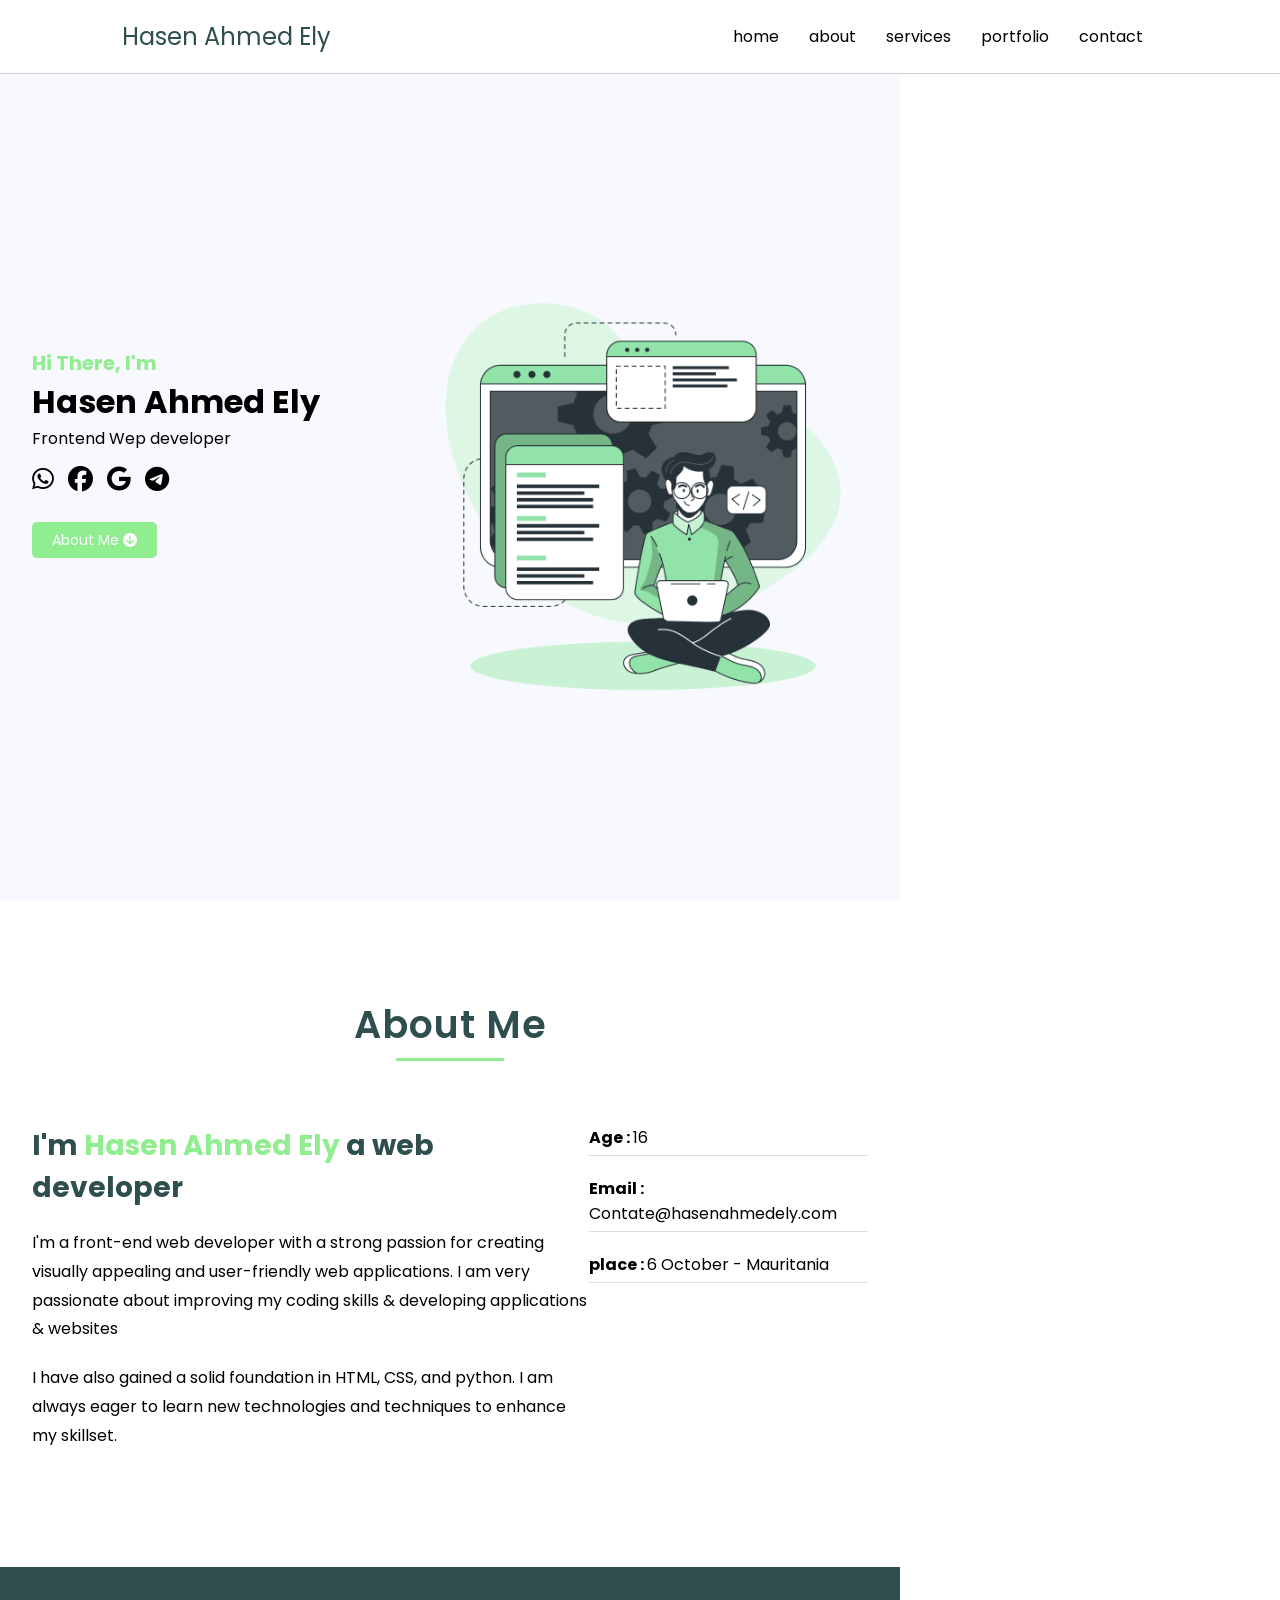
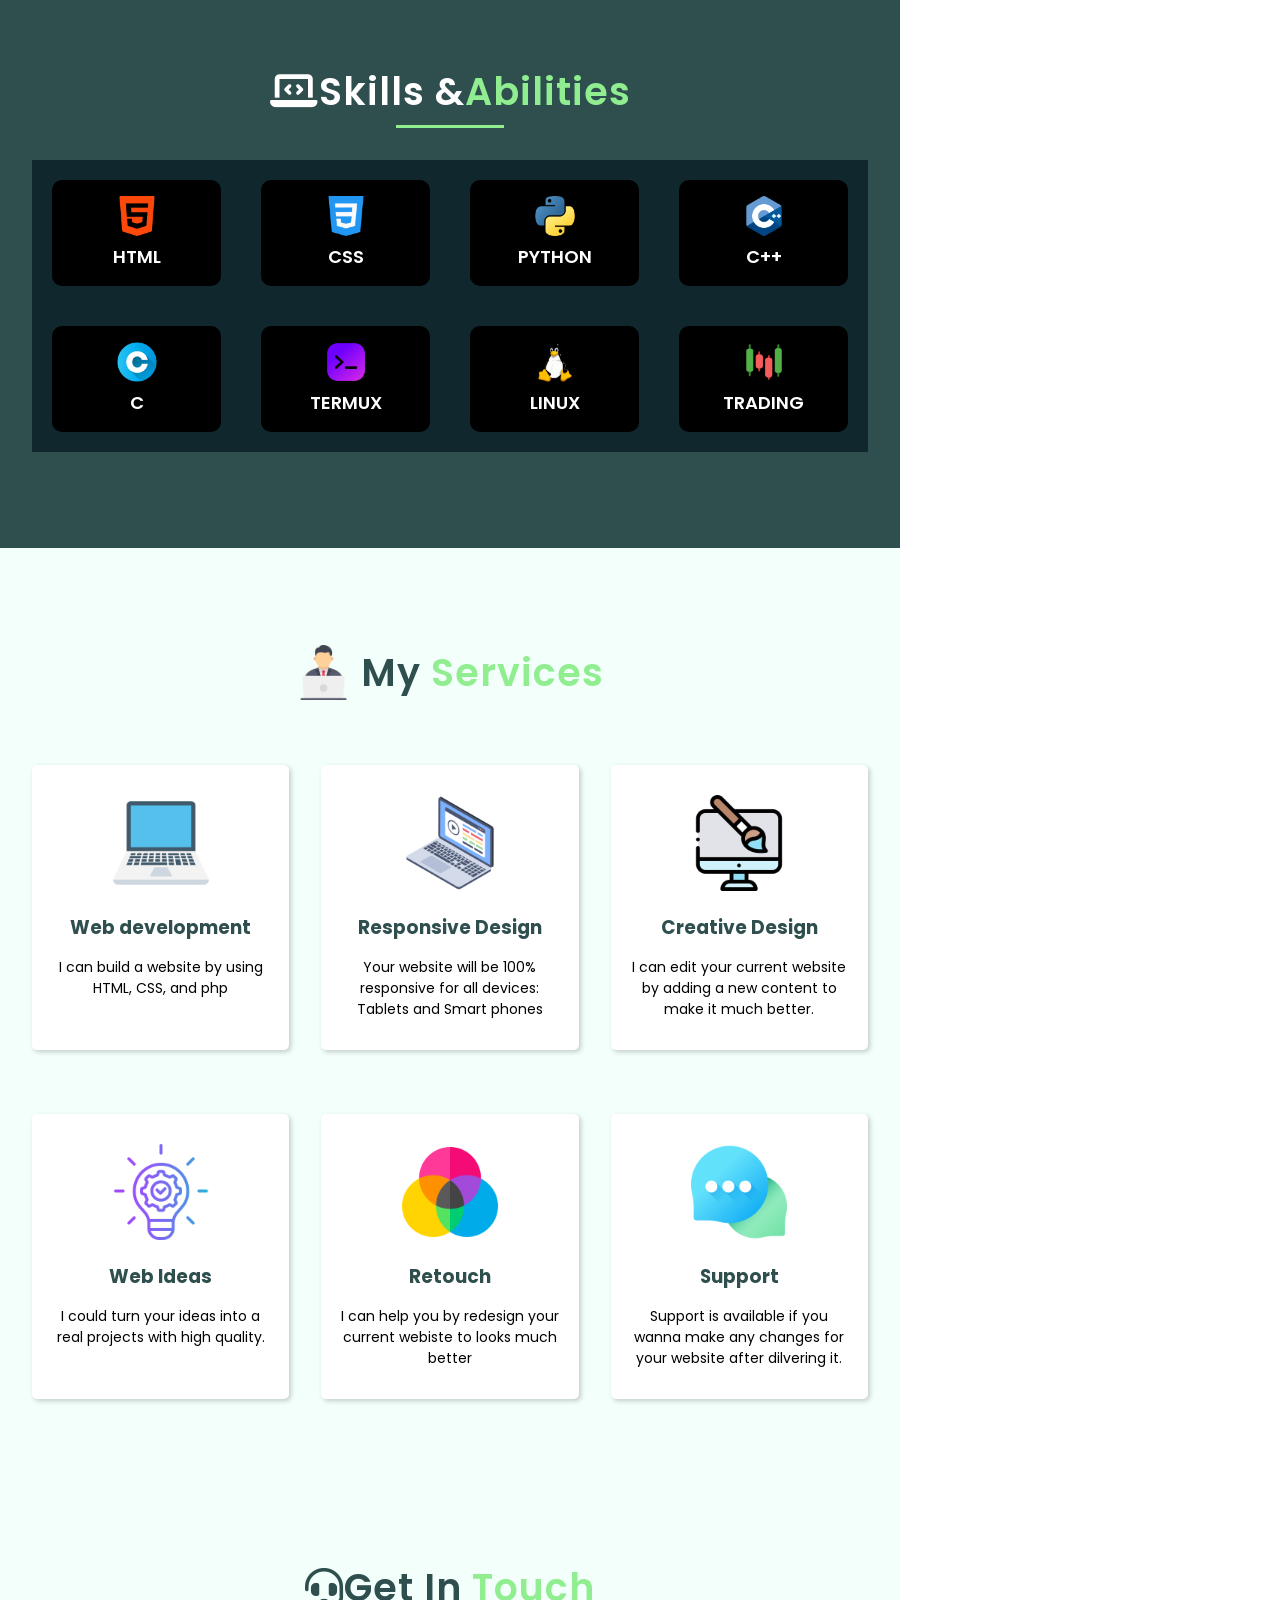
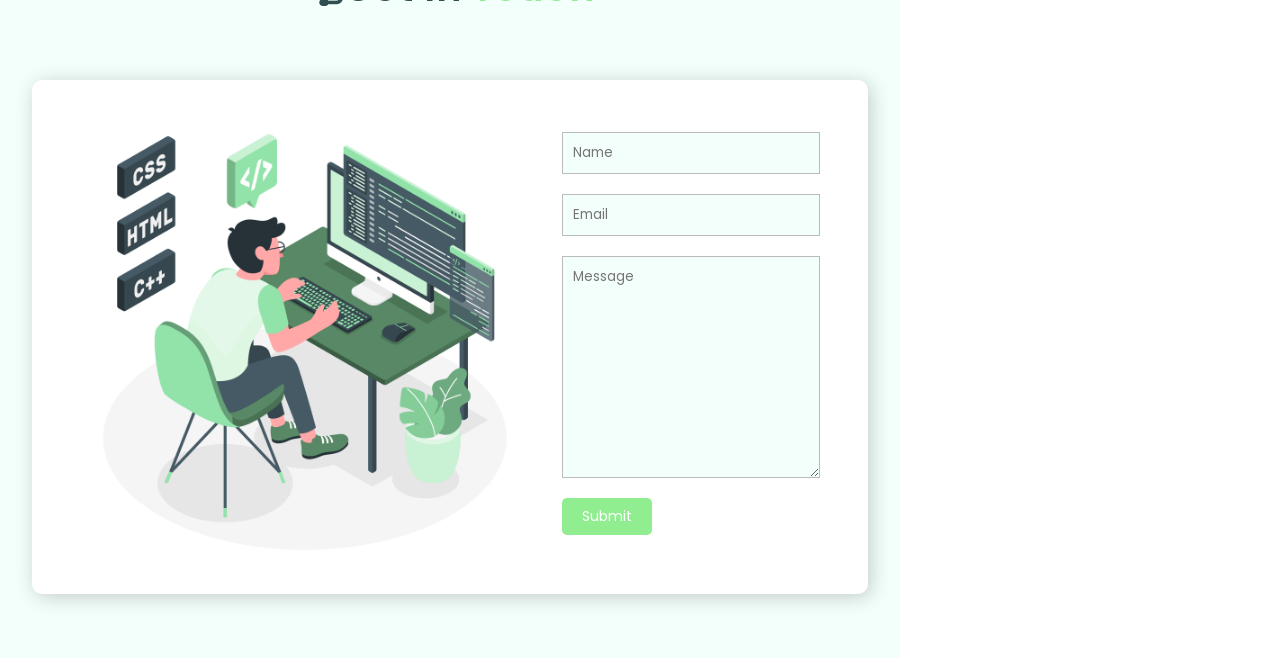
==== index.html @ c883219b "Add files via upload Signed-off-by: hasenahmedaly <153665059+hasenahmedaly@users.noreply.github.com>" ====
<!DOCTYPE html>
<html lang="en">
<head>
  <meta charset="UTF-8">
  <meta http-equiv="X-UA-Compatible" content="IE=Edge">
  <meta name="viewport" content="width=device-width, initial-scale=1">

  <title>portfolio-hasen-ahmed-ely</title>
  <meta name="description" content="You can request any service from website interface design, website design and programming, and you can request programming of any application, whether Android, iPhone, or both, at very symbolic prices, and any other service related to cyber security.">
  <meta name="keywords" content="hasen ahmed ely","hasen ahmed ","hasen","ahmed ely","Hasen Ahmed","Hasen Ahmed Ely","portfolio hasen ahmed ely","portfolio Hasen Ahmed Ely","الملف شخصى لى حسن أحمد لعلى","حسن أحمد لعلى","حسن احمد","حسن محمد هداد ","حسن محمد","ملف شخصى لى حسن","ملف شخصى لى حسن محمد","programming","html","css","Javascript","python","frontend","backend","Website programming">
  <link rel="icon" href="icon/icon.png">
  <link rel="stylesheet" href="style.css">
  <link rel="stylesheet" href="https://cdnjs.cloudflare.com/ajax/libs/font-awesome/6.7.1/css/all.min.css">
</head>

<body>
  <!-- Start Home -->
  <header class="home">
    <div class="navbar">
      <nav>
        <a href="#home" id="logo" class="logo">Hasen Ahmed Ely</a>
      
          <ul>
            <li><a href="#home">home</a></li>
            <li><a href="#about">about</a></li>
            <li><a href="#services">services</a></li>
            <li><a href="#portfolio">portfolio</a></li>
            <li><a href="#contact">contact</a></li>
         
          </ul>
      </nav>
    </div>
    <div class="header-content" id="home">
      <div class="header-text">
        <p><span class="text-primary">Hi There, I'm</span></p>
        <h1>Hasen Ahmed Ely</h1>
        <p class="title">Frontend Wep developer</p>
        <div class="social">
          <a href="https://wa.me/22233233800" target="_blank"><i class="fa-brands fa-whatsapp"></i></a>
          <a href="https://www.facebook.com/share/18LPpL8HtF/?mibextid=qi2Omg" target="_blank"><i class="fa-brands fa-facebook"></i></a>
          <a href="hasenahmedaly@gmail.com" target="_blank"><i class="fa-brands fa-google"></i></a>
          <a href="https://t.me/lltml" target="_blank"><i class="fa-brands fa-telegram"></i></a>
        </div>
        <a href="#about" class="btn-primary">About Me <i class="fa-solid fa-circle-arrow-down"></i></a>
      </div>
      <img src="Developer activity-bro.png" alt="Hasen Ahmed Ely">
    </div>
  </header>
  <!-- End Home-->

  <main>
  <!-- Satart About -->
    <section id="about" class="about">
      <div class="container">
        <h2>About Me</h2>
        <hr>
        <div class="about-content">
          <div class="col-1">
            <h3>I'm <span  class="text-primary">Hasen Ahmed Ely</span> a web developer</h3>
           <p>I'm a front-end web developer with a strong passion for creating visually appealing and user-friendly web applications. I am very passionate about improving my coding skills & developing applications & websites </p>
           <p>I have also gained a solid foundation in HTML, CSS, and python. I am always eager to learn new technologies and techniques to enhance my skillset.</p>
          </div>
          <div class="col-2">
           <p><b>Age : </b> 16</p>
           <p><b>Email : </b> Contate@hasenahmedely.com</p>
           <p><b>place : </b> 6 October - Mauritania</p>
          </div>
        </div>
      </div>
    </section>
    <!--End About-->
    <!--Skills Start-->
    <section id="skills" class="skills">
      <div class="container">
        <h2>
          <i class="fa-solid fa-laptop-code"></i>Skills &amp;<span class="text-primary">Abilities</span>
        </h2>
        <hr>
        <div class="skills-content">
          <div class="row">
            <div class="item">
              <img src="html.png" alt="HTML">
              <p>HTML</p>
            </div>
             <div class="item">
               <img src="css.png" alt="CSS">
               <p>CSS</p>
             </div>
              <div class="item">
                <img src="python.png" alt="PYTHON">
                <p>PYTHON</p>
              </div>
               <div class="item">
                 <img src="cpp.png" alt="c++">
                 <p>C++</p>
               </div>
             <div class="item">
              <img src="c.png" alt="C">
              <p>C</p>
            </div>
             <div class="item">
              <img src="terminal.png" alt="termux">
              <p>TERMUX</p>
            </div>
             <div class="item">
              <img src="linux.png" alt="linux">
              <p>LINUX</p>
            </div>
             <div class="item">
              <img src="trading .png" alt="TRADING">
              <p>TRADING</p>
            </div>
          </div>
        </div>
      </div>
      
      </section>
    <!--Skills End-->
    <!--Services Start-->
    <section id="services" class="services">
      <div class="container">
        <div class="heading">
          <img src="services.png" alt="services">
          <h2>My <span class="text-primary">Services</span></h2>
        </div>
        <div class="row">
          <div class="item">
            <img src="laptop.png" alt="WEB DEVELOPMENT">
            <h3>Web development</h3>
            <p>I can build a website by using HTML, CSS, and php</p>
          </div> 
          <div class="item">
            <img src="video-lesson.png" alt="Responsive Design">
            <h3>Responsive Design</h3>
            <p>Your website will be 100% responsive for all devices: Tablets and Smart phones</p>
          </div> 
          <div class="item">
            <img src="digital-art.png" alt="Creative Design">
            <h3>Creative Design</h3>
            <p>I can edit your current website by adding a new content to make it much better.</p>
          </div>
          <div class="item">
            <img src="creative-idea.png" alt="Web Ideas">
            <h3>Web Ideas</h3>
            <p>I could turn your ideas into a real projects with high quality.</p>
          </div>
          <div class="item">
            <img src="palette.png" alt="Retouch">
            <h3>Retouch</h3>
            <p>I can help you by redesign your current webiste to looks much better</p>
          </div>
          <div class="item">
            <img src="chat.png" alt="Support">
            <h3>Support</h3>
            <p>Support is available if you wanna make any changes for your website after dilvering it.</p>
          </div>
        </div>
      </div>
    </section>
    <!--Services End-->
    <!--Portfolio Start-->
    
    <!--Portfolio End-->
    <!--Contact Start-->
    <section id="contact" class="contact">
      <div class="container">
        <h2><i class="fa-solid fa-headset"></i>Get In <span class="text-primary">Touch</span></h2>
        <div class="row">
          <img src="contact.png" alt="Get In Touch">
          <form action="https://formsubmit.co/hasenahmedaly@gmail.com" method="POST">
            <input type="text" name="Name" id="Name" placeholder="Name" class="Name" required>
            <input type="email" name="Email" id="Email" placeholder="Email" class="Email" required>
            <textarea name="Message" id="Message" cols="30" rows="10" placeholder="Message" class="Message"></textarea>
            <button type="submit" class="btn-primary">Submit</button>
          </form>
        </div>
      </div>
    </section>
    <!--Contact End-->
  </main>
</body>
</html>
---- style.css ----
@import url('https://fonts.googleapis.com/css2?family=Poppins:ital,wght@0,300;1,300&display=swap');

*{
  margin: 0;
  padding: 0;
  box-sizing: border-box;
  font-family: "Poppins", serif;
}

:root{
  --primary-color: darkslategrey
  --secondary-color: lightgreen
  --gray: gray
  --bg-primary: ghostwhite
}


ul{
  list-style: none;
}

a{
  text-decoration: none;
}

/* Utility Classes */
.container{
  max-width: 1100px;
  padding: 0 2rem;
  margin: auto;
  
}

.text-primary{
  color: lightgreen
}

.btn-primary{
  background-color: lightgreen}
.btn-primary{
  color: white;
  padding: 8px 20px;
  font-size: 14px;
  border-radius: 5px;
  border: none;
  cursor: pointer;
  transition: all 0.3s ease;
}
.btn-primary:hover{
  background-color: seagreen;
}
/* Header Start */
header{
  background-color: ghostwhite
}
header{
  height: 100vh;
  width: 100vh;
}

header .navbar{
  background-color: white;
  border-bottom: 1px solid #ccc;
  position: fixed;
  width: 100%;
  
}
header .navbar nav{
  display: flex;
  justify-content: space-between;
  align-items: center;
  max-width: 1100px;
  margin: auto;
  padding: 1.2rem 2rem;
}

.logo{
  font-size: 24px;
  font-weight: 1000px;
  
}
.logo{
  color: darkslategrey;
}
header .navbar nav ul{
  display: flex;
  justify-content: center;
  align-items: center;
}
header .navbar nav ul li a{
  margin: 0 15px;
  color: var(--primary-color);
}

header .header-content{
  display: grid;
  grid-template-columns: 1.5fr 1fr;
  align-items: center;
  padding: 5rem 2rem 0;
  max-width: 1100px;
  height: 100%;
  margin: auto;
}

header .header-content .header-text{
  margin-bottom: 5rem;
} 

.header-content p span{
  font-size: 20px;
  font-weight: 700;
}

header-content h1{
  font-size: 60px;
  color: var(--primary-color)
}
header-content h1{
  text-shadow: 3px 3px 3px rgba(0, 0, 0, 0.2)
}

header-content title{
  font-size: 25px;
  color: var(--primary-color);
  margin: 10px 0;
  font-weight: 500;
}

.header-content .social{
  margin: 1rem 0 2rem;
}

.header-content .social a i {
  font-size: 25px;
  padding: px;
  color: #000;
  border-radius: 50%;
  margin-right: 10px;
  transition:all 0.4s ease;
}
.header-content .social a i:hover{
  transform: scale(0.85);
}
.header-content img{
  max-width: 450px;
}
  
  

/* Header End */
/* About Start */
.about , .skills , .services{
  padding: 6rem 0;
}

.about h2 , .skills h2 , .services h2,.contact h2{
  text-align: center;
  font-size: 38px;
  font-weight: 600;
  color: darkslategrey;
  letter-spacing: 1px;
}

.about hr , .skills hr ,.services hr{
  width: 108px;
  height: 3px;
  color: lightgreen ;
  border: none;
  background-color: lightgreen;
  margin: 5px auto 0;
}
.about{
  width: 100vh;
}
.about .about-content {
  margin-top: 4rem;
  display: grid;
  grid-template-columns: 2fr 1fr;
}

.about .about-content .col-1 h3{
  font-size: 28px;
  margin-bottom: 20px;
  color: darkslategrey
  
}
.about .about-content .col-1 p{
  margin-bottom: 20px;
  line-height: 1.8;
}

.about .about-content .col-2 p{
  margin-bottom: 20px;
  padding-bottom: 5px;
  border-bottom: 1px solid #ddd;
}
/* About End */
/* Skills Start */

.skills{
  background-color: darkslategrey;
  width: 100vh;
}

.skills h2{
  color: white;
  font-family: "Poppins", serif;
}

.skills .skills-content {
  margin-top: 2rem;
  background-color: #0f272d;
}
.skills .skills-content .row{
  display: grid;
  grid-template-columns : repeat(4, 1fr);
  align-items: center;
  text-align: center;
}
.skills .row img{
  max-width: 40px;
}

.skills .skills-content .row .item{
  color: #fff;
  background-color: #000;
  margin: 20px;
  padding: 1rem;
  border-radius: 10px;
  font-size: 18px;
  font-weight: 600;
  transition: all 0.3s ease;
}

.skills .skills-content .row .item:hover{
  box-shadow: 10px 10px 10px #00f4ab0c;
}
/* Skills End */
/* Services Start */

.services{
  width: 100vh;
}
.services , .contact{
  background: #00f4ab0c ;
}

.services .heading{
  display: flex;
  justify-content: center;
  align-items: center;
}

.services .heading img{
  width: 55px;
  margin-right: 10px;
}

.services .row{
  margin-top: 4rem;
  text-align: center;
  display: grid;
  column-gap: 2rem;
  row-gap: 4rem;
  grid-template-columns: repeat(3, 1fr)
}
  
  

.services .row .item{
  background-color: #fff;
  padding:30px 15px;
  box-shadow: 2px 2px 5px rgba(0, 0, 0, 0.2);
  border-radius: 5px;
  transition: all 0.3s ease;
}

.services .row .item:hover{
  transform: scale(1.04)
}

.services .row .item img{
  max-height: 8rem;
  max-width: 6rem;
}
.services .row .item h3{
  margin: 15px 0;
  color: darkslategrey;
}

.services .row .item p{
  font-size: 14px;
  
}
/* Services End */
/* Contact Start */
.contact{
  padding: 4rem 0;
  width: 100vh;
}

.contact .row{
  margin-top: 4rem;
  background-color: #fff;
  padding: 2rem 3rem;
  border-radius: 10px;
  box-shadow: 3px 3px 20px rgba(0, 0, 0, 0.2);
  display: grid;
  column-gap: 2rem;
  grid-template-columns: repeat(2, 1fr);
  
}

.contact .row img{
  max-width: 450px;
}

.contact .row input, .contact .row textarea{
  display: block;
  background-color: #00f4ab0c;
  width: 100%;
  margin:20px 0;
  padding:10px;
  outline: none;
  border: 1px solid #bbb;
}
/* Contact End */
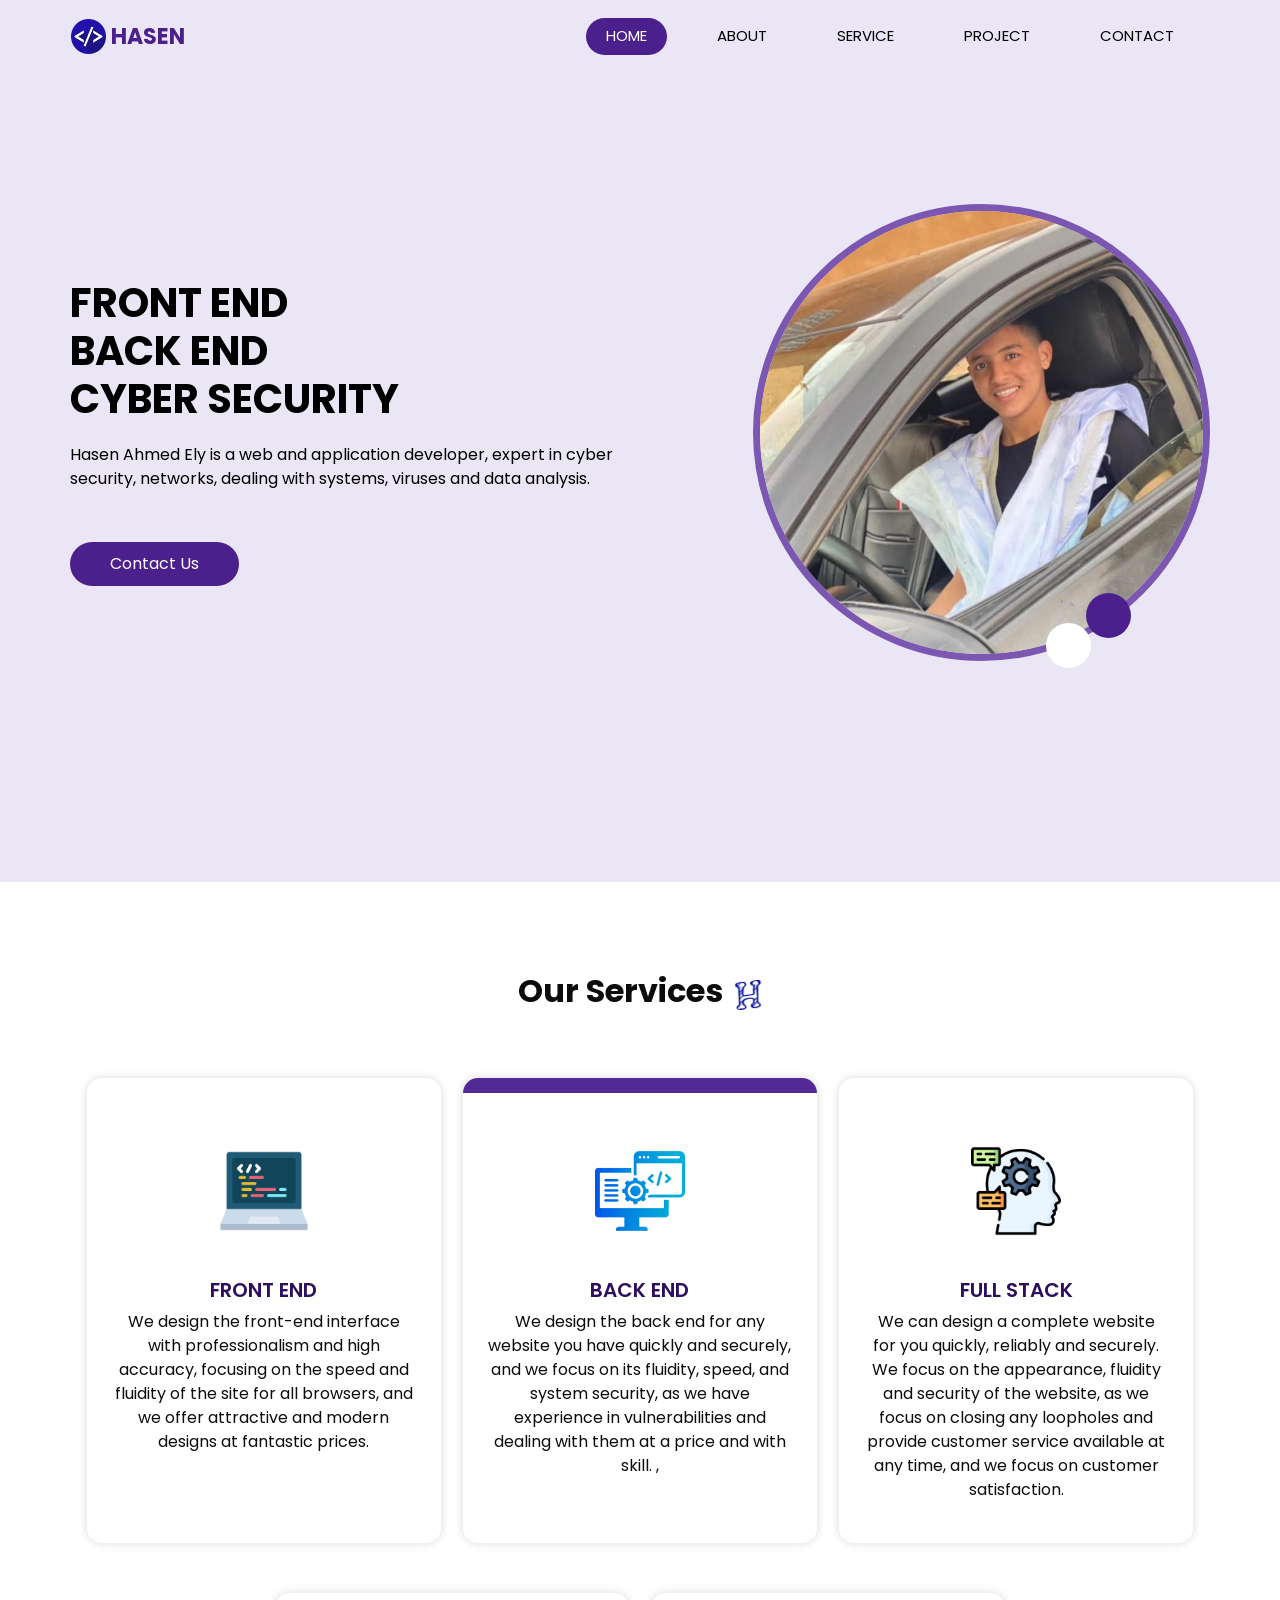
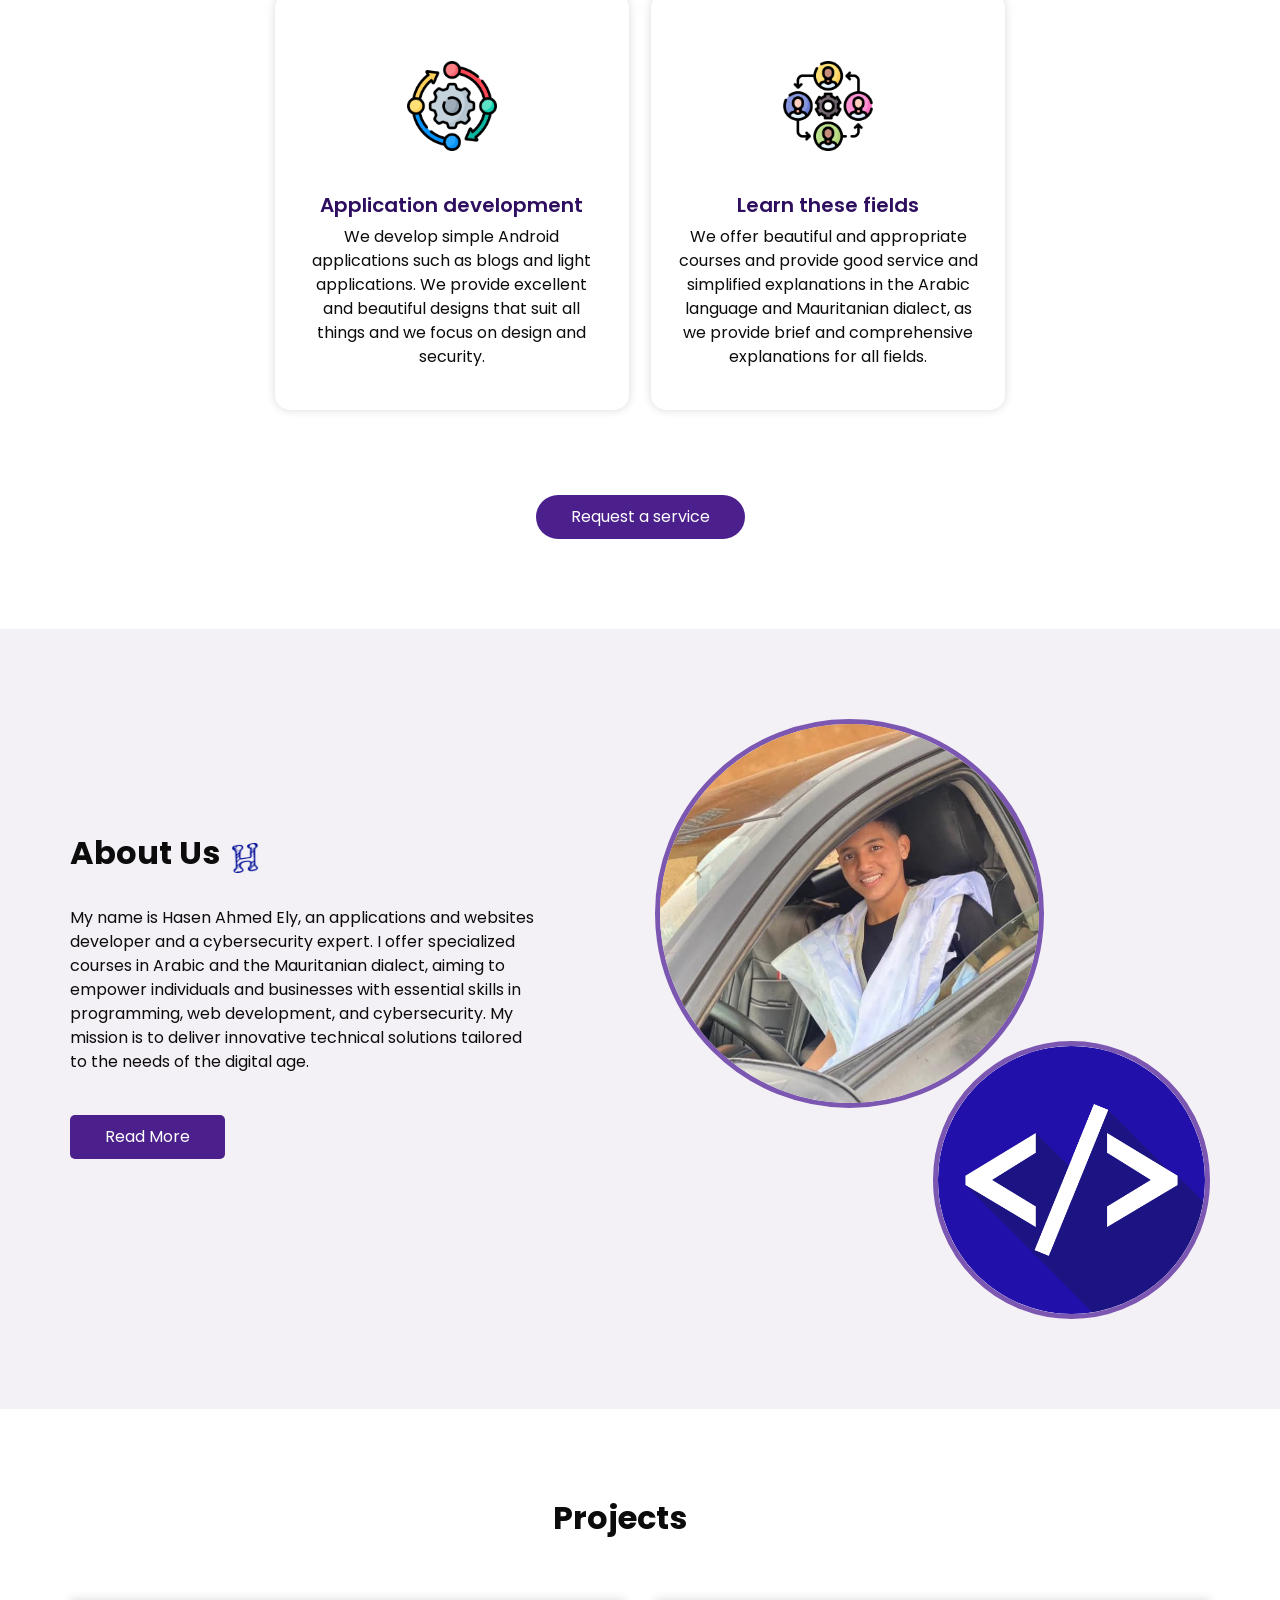
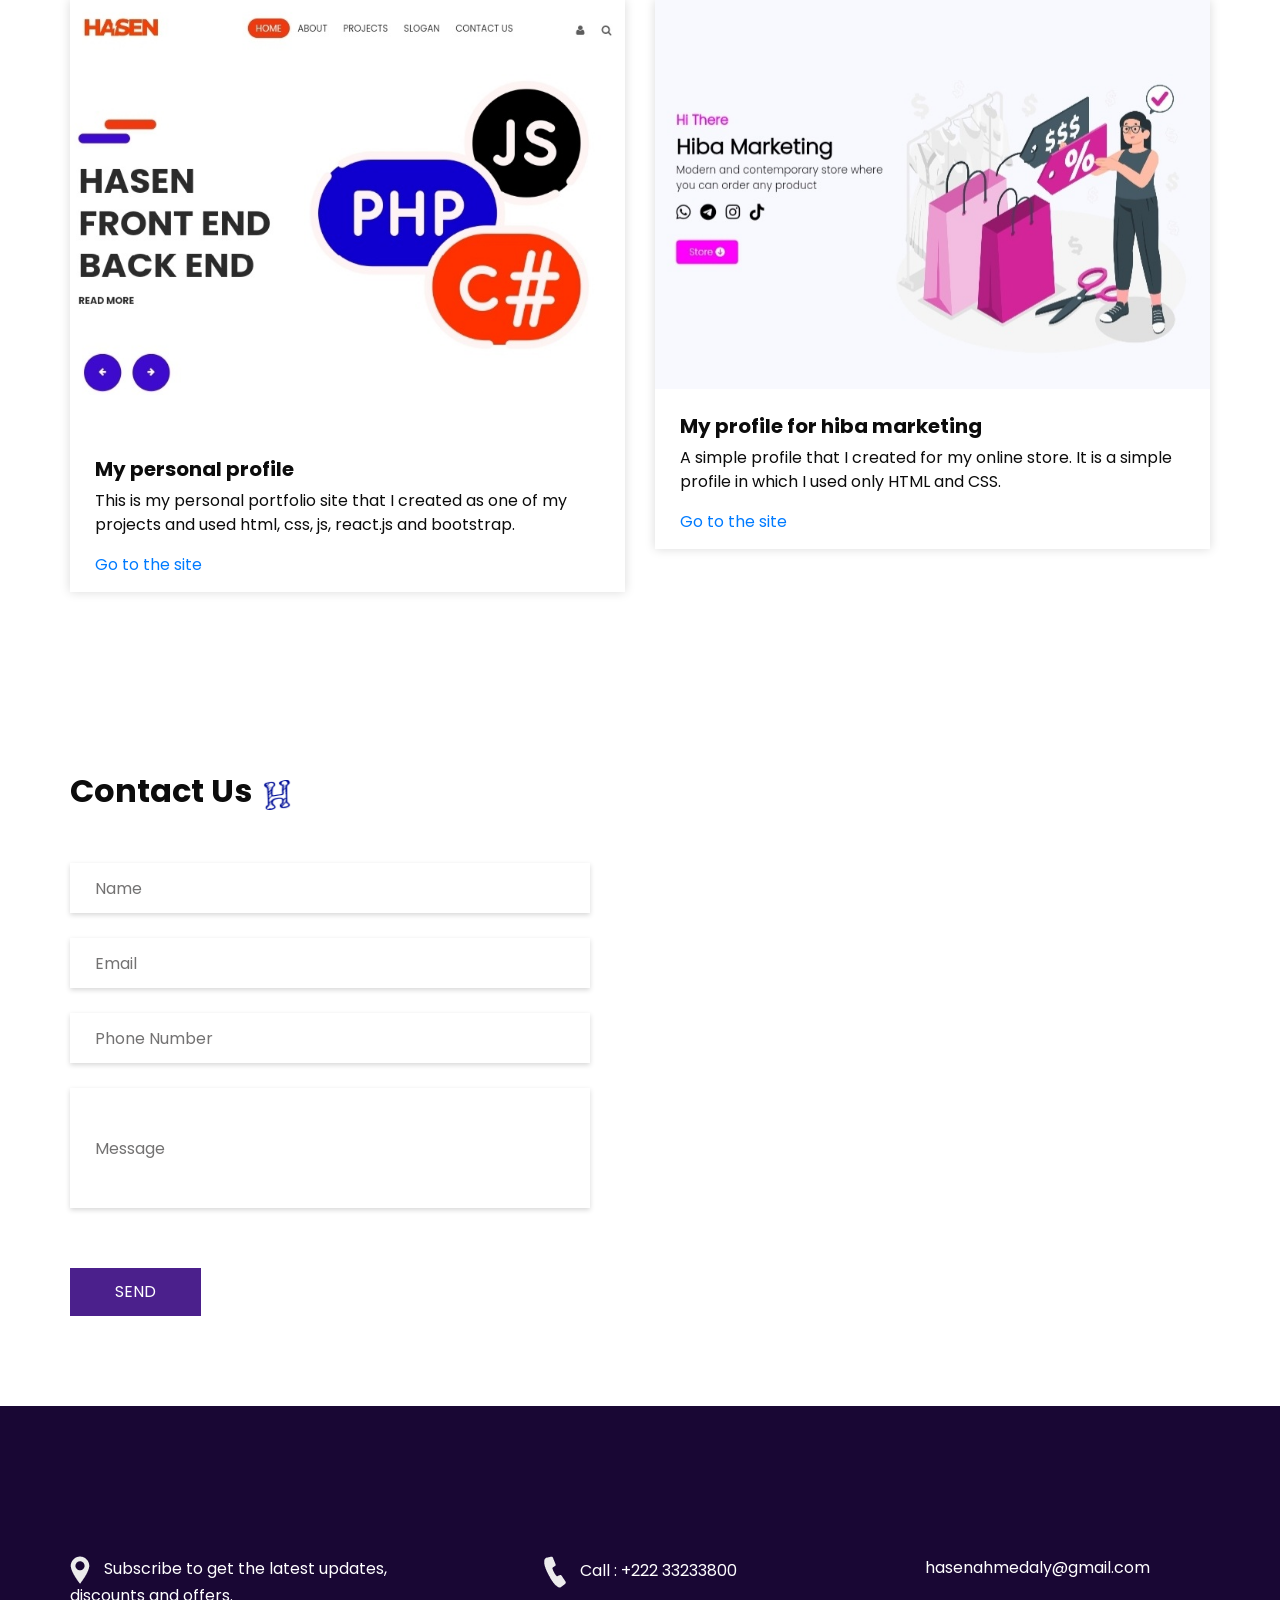
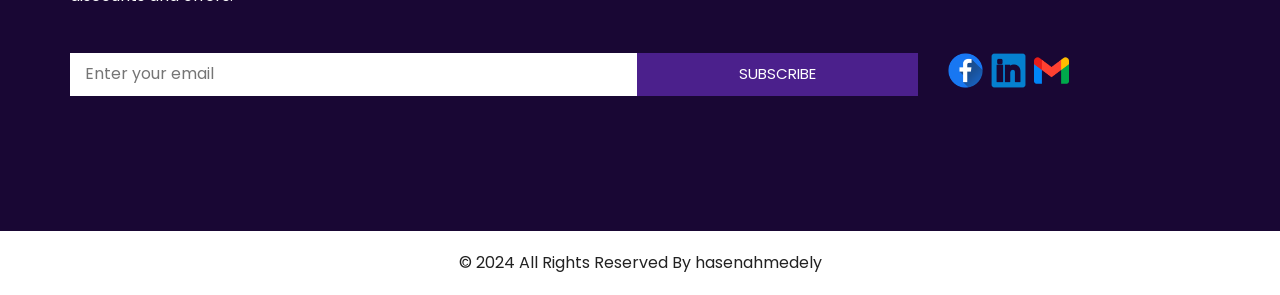
==== commit d5fb415e: "Add files via upload" ====
--- a/index.html
+++ b/index.html
@@ -1,182 +1,452 @@
-<!DOCTYPE html>
-<html lang="en">
-<head>
-  <meta charset="UTF-8">
-  <meta http-equiv="X-UA-Compatible" content="IE=Edge">
-  <meta name="viewport" content="width=device-width, initial-scale=1">
-
-  <title>portfolio-hasen-ahmed-ely</title>
-  <meta name="description" content="You can request any service from website interface design, website design and programming, and you can request programming of any application, whether Android, iPhone, or both, at very symbolic prices, and any other service related to cyber security.">
-  <meta name="keywords" content="hasen ahmed ely","hasen ahmed ","hasen","ahmed ely","Hasen Ahmed","Hasen Ahmed Ely","portfolio hasen ahmed ely","portfolio Hasen Ahmed Ely","الملف شخصى لى حسن أحمد لعلى","حسن أحمد لعلى","حسن احمد","حسن محمد هداد ","حسن محمد","ملف شخصى لى حسن","ملف شخصى لى حسن محمد","programming","html","css","Javascript","python","frontend","backend","Website programming">
-  <link rel="icon" href="icon/icon.png">
-  <link rel="stylesheet" href="style.css">
-  <link rel="stylesheet" href="https://cdnjs.cloudflare.com/ajax/libs/font-awesome/6.7.1/css/all.min.css">
-</head>
-
-<body>
-  <!-- Start Home -->
-  <header class="home">
-    <div class="navbar">
-      <nav>
-        <a href="#home" id="logo" class="logo">Hasen Ahmed Ely</a>
-      
-          <ul>
-            <li><a href="#home">home</a></li>
-            <li><a href="#about">about</a></li>
-            <li><a href="#services">services</a></li>
-            <li><a href="#portfolio">portfolio</a></li>
-            <li><a href="#contact">contact</a></li>
-         
-          </ul>
-      </nav>
-    </div>
-    <div class="header-content" id="home">
-      <div class="header-text">
-        <p><span class="text-primary">Hi There, I'm</span></p>
-        <h1>Hasen Ahmed Ely</h1>
-        <p class="title">Frontend Wep developer</p>
-        <div class="social">
-          <a href="https://wa.me/22233233800" target="_blank"><i class="fa-brands fa-whatsapp"></i></a>
-          <a href="https://www.facebook.com/share/18LPpL8HtF/?mibextid=qi2Omg" target="_blank"><i class="fa-brands fa-facebook"></i></a>
-          <a href="hasenahmedaly@gmail.com" target="_blank"><i class="fa-brands fa-google"></i></a>
-          <a href="https://t.me/lltml" target="_blank"><i class="fa-brands fa-telegram"></i></a>
-        </div>
-        <a href="#about" class="btn-primary">About Me <i class="fa-solid fa-circle-arrow-down"></i></a>
-      </div>
-      <img src="Developer activity-bro.png" alt="Hasen Ahmed Ely">
-    </div>
-  </header>
-  <!-- End Home-->
-
-  <main>
-  <!-- Satart About -->
-    <section id="about" class="about">
-      <div class="container">
-        <h2>About Me</h2>
-        <hr>
-        <div class="about-content">
-          <div class="col-1">
-            <h3>I'm <span  class="text-primary">Hasen Ahmed Ely</span> a web developer</h3>
-           <p>I'm a front-end web developer with a strong passion for creating visually appealing and user-friendly web applications. I am very passionate about improving my coding skills & developing applications & websites </p>
-           <p>I have also gained a solid foundation in HTML, CSS, and python. I am always eager to learn new technologies and techniques to enhance my skillset.</p>
-          </div>
-          <div class="col-2">
-           <p><b>Age : </b> 16</p>
-           <p><b>Email : </b> Contate@hasenahmedely.com</p>
-           <p><b>place : </b> 6 October - Mauritania</p>
-          </div>
-        </div>
-      </div>
-    </section>
-    <!--End About-->
-    <!--Skills Start-->
-    <section id="skills" class="skills">
-      <div class="container">
-        <h2>
-          <i class="fa-solid fa-laptop-code"></i>Skills &amp;<span class="text-primary">Abilities</span>
-        </h2>
-        <hr>
-        <div class="skills-content">
-          <div class="row">
-            <div class="item">
-              <img src="html.png" alt="HTML">
-              <p>HTML</p>
-            </div>
-             <div class="item">
-               <img src="css.png" alt="CSS">
-               <p>CSS</p>
-             </div>
-              <div class="item">
-                <img src="python.png" alt="PYTHON">
-                <p>PYTHON</p>
-              </div>
-               <div class="item">
-                 <img src="cpp.png" alt="c++">
-                 <p>C++</p>
-               </div>
-             <div class="item">
-              <img src="c.png" alt="C">
-              <p>C</p>
-            </div>
-             <div class="item">
-              <img src="terminal.png" alt="termux">
-              <p>TERMUX</p>
-            </div>
-             <div class="item">
-              <img src="linux.png" alt="linux">
-              <p>LINUX</p>
-            </div>
-             <div class="item">
-              <img src="trading .png" alt="TRADING">
-              <p>TRADING</p>
-            </div>
-          </div>
-        </div>
-      </div>
-      
-      </section>
-    <!--Skills End-->
-    <!--Services Start-->
-    <section id="services" class="services">
-      <div class="container">
-        <div class="heading">
-          <img src="services.png" alt="services">
-          <h2>My <span class="text-primary">Services</span></h2>
-        </div>
-        <div class="row">
-          <div class="item">
-            <img src="laptop.png" alt="WEB DEVELOPMENT">
-            <h3>Web development</h3>
-            <p>I can build a website by using HTML, CSS, and php</p>
-          </div> 
-          <div class="item">
-            <img src="video-lesson.png" alt="Responsive Design">
-            <h3>Responsive Design</h3>
-            <p>Your website will be 100% responsive for all devices: Tablets and Smart phones</p>
-          </div> 
-          <div class="item">
-            <img src="digital-art.png" alt="Creative Design">
-            <h3>Creative Design</h3>
-            <p>I can edit your current website by adding a new content to make it much better.</p>
-          </div>
-          <div class="item">
-            <img src="creative-idea.png" alt="Web Ideas">
-            <h3>Web Ideas</h3>
-            <p>I could turn your ideas into a real projects with high quality.</p>
-          </div>
-          <div class="item">
-            <img src="palette.png" alt="Retouch">
-            <h3>Retouch</h3>
-            <p>I can help you by redesign your current webiste to looks much better</p>
-          </div>
-          <div class="item">
-            <img src="chat.png" alt="Support">
-            <h3>Support</h3>
-            <p>Support is available if you wanna make any changes for your website after dilvering it.</p>
-          </div>
-        </div>
-      </div>
-    </section>
-    <!--Services End-->
-    <!--Portfolio Start-->
-    
-    <!--Portfolio End-->
-    <!--Contact Start-->
-    <section id="contact" class="contact">
-      <div class="container">
-        <h2><i class="fa-solid fa-headset"></i>Get In <span class="text-primary">Touch</span></h2>
-        <div class="row">
-          <img src="contact.png" alt="Get In Touch">
-          <form action="https://formsubmit.co/hasenahmedaly@gmail.com" method="POST">
-            <input type="text" name="Name" id="Name" placeholder="Name" class="Name" required>
-            <input type="email" name="Email" id="Email" placeholder="Email" class="Email" required>
-            <textarea name="Message" id="Message" cols="30" rows="10" placeholder="Message" class="Message"></textarea>
-            <button type="submit" class="btn-primary">Submit</button>
-          </form>
-        </div>
-      </div>
-    </section>
-    <!--Contact End-->
-  </main>
-</body>
+<!DOCTYPE html>
+<html>
+
+<head>
+  <!-- Basic -->
+  <meta charset="utf-8" />
+  <meta http-equiv="X-UA-Compatible" content="IE=edge" />
+  <!-- Mobile Metas -->
+  <meta name="viewport" content="width=device-width, initial-scale=1, shrink-to-fit=no" />
+  <!-- Site Metas -->
+  <meta name="keywords" content="حسن أحمد لعلي, Hasen Ahmed Ely, مبرمج مواقع, مطور تطبيقات, خبير أمن سيبراني, أصغر مبرمج موريتاني, أصغر هكر موريتاني, HTML, CSS, JavaScript, Python, React, PHP, C, Cybersecurity Expert, Ethical Hacker, Website Developer, Application Developer, أمن سيبراني, اختراق أخلاقي, تطوير المواقع, تطوير التطبيقات, حلول أمن المعلومات, Android Development, Web Development, Security Solutions, Penetration Testing, Data Protection, موريتانيا, مبرمج عربي, خبير تقني, تطوير الأنظمة, حماية البيانات, Cybersecurity Solutions, Ethical Hacking, Cloud Security, Network Security, Digital Forensics, Artificial Intelligence, Machine Learning, Software Development, Full Stack Developer, Frontend Developer, Backend Developer, حماية المواقع, الأمن السيبراني, مبرمج مبتدئ, الهكر الأخلاقي, الشغف بالتقنية, التطوير البرمجي.">
+  <meta name="description" content="Hasen Ahmed Ely, a web and applications developer and cybersecurity expert from Mauritania. Specializing in programming and cybersecurity, offering high-quality services and training courses at affordable prices. حسن أحمد علي، مطور مواقع وتطبيقات وخبير في الأمن السيبراني من موريتانيا. متخصص في البرمجة وأمن المعلومات، يقدم خدمات ودورات تدريبية بجودة عالية وأسعار تناسب الجميع.">
+  <meta name="author" content="" />
+  <meta name="keywords" content="Hasen Ahmed Ely, حسن أحمد العلي, web development, application development, cybersecurity, programming, training courses, Arabic programming courses, Mauritania, affordable services, HTML, CSS, JavaScript, React, PHP, Node.js, Python, Kali Linux, Termux, Metasploit, Nmap, Ngrok, أمن سيبراني, تطوير مواقع, تطوير تطبيقات, دورات تدريبية, موريتانيا">
+
+  <title>Home page </title>
+
+  <!-- slider stylesheet -->
+  <link rel="stylesheet" type="text/css" href="https://cdnjs.cloudflare.com/ajax/libs/OwlCarousel2/2.1.3/assets/owl.carousel.min.css" />
+
+  <!-- bootstrap core css -->
+  <link rel="stylesheet" type="text/css" href="bootstrap.css" />
+
+  <!-- fonts style -->
+  <link href="https://fonts.googleapis.com/css?family=Poppins:400,600,700&display=swap" rel="stylesheet">
+  <!-- Custom styles for this template -->
+  <link href="style.css" rel="stylesheet" />
+  <!-- responsive style -->
+  <link href="responsive.css" rel="stylesheet" />
+</head>
+
+<body>
+
+  <div class="hero_area">
+    <!-- header section strats -->
+    <header class="header_section">
+      <div class="container">
+        <nav class="navbar navbar-expand-lg custom_nav-container ">
+          <a class="navbar-brand" href="index.html">
+            <img src="code.png" alt="">
+            <span>
+              HASEN
+            </span>
+          </a>
+          <button class="navbar-toggler" type="button" data-toggle="collapse" data-target="#navbarSupportedContent" aria-controls="navbarSupportedContent" aria-expanded="false" aria-label="Toggle navigation">
+            <span class="s-1"> </span>
+            <span class="s-2"> </span>
+            <span class="s-3"> </span>
+          </button>
+
+          <div class="collapse navbar-collapse" id="navbarSupportedContent">
+            <div class="d-flex ml-auto flex-column flex-lg-row align-items-center">
+              <ul class="navbar-nav  ">
+                <li class="nav-item active">
+                  <a class="nav-link" href="index.html">Home <span class="sr-only">(current)</span></a>
+                </li>
+                <li class="nav-item">
+                  <a class="nav-link" href="about.html"> About</a>
+                </li>
+                <li class="nav-item">
+                  <a class="nav-link" href="service.html"> Service </a>
+                </li>
+                <li class="nav-item">
+                  <a class="nav-link" href="blog.html"> Project </a>
+                </li>
+                <li class="nav-item">
+                  <a class="nav-link" href="contact.html">Contact </a>
+                </li>
+              </ul>
+            </div>
+          </div>
+        </nav>
+      </div>
+    </header>
+    <!-- end header section -->
+    <!-- slider section -->
+    <section class=" slider_section ">
+      <div class="container">
+        <div class="row">
+          <div class="col-md-6 ">
+            <div class="detail_box">
+              <h1>
+               Front end <br>
+               Back end  <br>
+               Cyber security
+              </h1>
+              <p>
+                Hasen Ahmed Ely is a web and application developer, expert in cyber security, networks, dealing with systems, viruses and data analysis. 
+              </p>
+              <a href="" class="">
+                Contact Us
+            </div>
+          </div>
+          <div class="col-lg-5 col-md-6 offset-lg-1">
+            <div class="img_content">
+              <div class="img_container">
+                <div id="carouselExampleControls" class="carousel slide" data-ride="carousel">
+                  <div class="carousel-inner">
+                    <div class="carousel-item active">
+                      <div class="img-box">
+                        <img src="mi.jpg" alt="">
+                      </div>
+                    </div>
+                    <div class="carousel-item">
+                      <div class="img-box">
+                        <img src="mi.jpg" alt="">
+                      </div>
+                    </div>
+                    <div class="carousel-item">
+                      <div class="img-box">
+                        <img src="mi.jpg" alt="">
+                      </div>
+                    </div>
+                  </div>
+                </div>
+              </div>
+              <a class="carousel-control-prev" href="#carouselExampleControls" role="button" data-slide="prev">
+                <span class="sr-only">Previous</span>
+              </a>
+              <a class="carousel-control-next" href="#carouselExampleControls" role="button" data-slide="next">
+                <span class="sr-only">Next</span>
+              </a>
+            </div>
+
+          </div>
+        </div>
+      </div>
+    </section>
+    <!-- end slider section -->
+  </div>
+
+
+  <!-- service section -->
+  <section class="service_section layout_padding">
+    <div class="container">
+      <div class="heading_container">
+        <h2>
+          Our Services
+        </h2>
+        <img src="plug.png" alt="">
+      </div>
+
+      <div class="service_container">
+        <div class="box">
+          <div class="img-box">
+            <img src="fr.png" class="img1" alt="">
+          </div>
+          <div class="detail-box">
+            <h5>
+              FRONT END 
+            </h5>
+            <p>
+              We design the front-end interface with professionalism and high accuracy, focusing on the speed and fluidity of the site for all browsers, and we offer attractive and modern designs at fantastic prices. 
+            </p>
+          </div>
+        </div>
+        <div class="box active">
+          <div class="img-box">
+            <img src="ba.png" class="img1" alt="">
+          </div>
+          <div class="detail-box">
+            <h5>
+              BACK END 
+            </h5>
+            <p>
+              We design the back end for any website you have quickly and securely, and we focus on its fluidity, speed, and system security, as we have experience in vulnerabilities and dealing with them at a price and with skill. ,
+            </p>
+          </div>
+        </div>
+        <div class="box">
+          <div class="img-box">
+            <img src="fu.png" class="img1" alt="">
+          </div>
+          <div class="detail-box">
+            <h5>
+              FULL STACK 
+            </h5>
+            <p>
+              We can design a complete website for you quickly, reliably and securely. We focus on the appearance, fluidity and security of the website, as we focus on closing any loopholes and provide customer service available at any time, and we focus on customer satisfaction. 
+            </p>
+          </div>
+        </div>
+        <div class="box ">
+          <div class="img-box">
+            <img src="ap.png" class="img1" alt="">
+          </div>
+          <div class="detail-box">
+            <h5>
+              Application development 
+            </h5>
+            <p>
+              We develop simple Android applications such as blogs and light applications. We provide excellent and beautiful designs that suit all things and we focus on design and security. 
+            </p>
+          </div>
+        </div>
+        <div class="box">
+          <div class="img-box">
+            <img src="cu.png" class="img1" alt="">
+          </div>
+          <div class="detail-box">
+            <h5>
+              Learn these fields 
+            </h5>
+            <p>
+              We offer beautiful and appropriate courses and provide good service and simplified explanations in the Arabic language and Mauritanian dialect, as we provide brief and comprehensive explanations for all fields. 
+            </p>
+          </div>
+        </div>
+      </div>
+      <div class="btn-box">
+        <a href="contact.html">
+          Request a service 
+        </a>
+      </div>
+    </div>
+  </section>
+  <!-- end service section -->
+
+  <!-- about section -->
+  <section class="about_section layout_padding">
+    <div class="container">
+      <div class="row">
+        <div class="col-md-6">
+          <div class="detail-box">
+            <div class="heading_container">
+              <h2>
+                About Us
+              </h2>
+              <img src="plug.png" alt="">
+            </div>
+            <p>
+              My name is Hasen Ahmed Ely, an applications and websites developer and a cybersecurity expert. I offer specialized courses in Arabic and the Mauritanian dialect, aiming to empower individuals and businesses with essential skills in programming, web development, and cybersecurity. My mission is to deliver innovative technical solutions tailored to the needs of the digital age.
+
+
+            </p>
+            <a href="about.html">
+              Read More
+            </a>
+          </div>
+        </div>
+        <div class="col-md-6">
+          <div class="img_container">
+            <div class="img-box b1">
+              <img src="mi.jpg" alt="" />
+            </div>
+            <div class="img-box b2">
+              <img src="code.png" alt="" />
+            </div>
+          </div>
+
+        </div>
+
+      </div>
+    </div>
+  </section>
+
+  <!-- end about section -->
+
+
+
+
+  <!-- blog section -->
+
+  <section class="blog_section layout_padding">
+    <div class="container">
+      <div class="heading_container">
+        <h2>
+          Projects
+        </h2>
+        <img src=".png" alt="">
+      </div>
+      <div class="row">
+        <div class="col-md-6">
+          <div class="box">
+            <div class="img-box">
+              <img src="projport.jpg" alt="">
+            </div>
+            <div class="detail-box">
+              <h5>
+                 My personal profile
+              </h5>
+              <p>
+                This is my personal portfolio site that I created as one of my projects and used html, css, js, react.js and bootstrap.
+              </p>
+              <a href="https://hasenahmedaly.github.io/hasenahmedely/">Go to the site</a>
+            </div>
+          </div>
+        </div>
+        <div class="col-md-6">
+          <div class="box">
+            <div class="img-box">
+              <img src="‪hiba.jpg" alt="">
+            </div>
+            <div class="detail-box">
+              <h5>
+                My profile for hiba marketing 
+              </h5>
+              <p>
+                A simple profile that I created for my online store. It is a simple profile in which I used only HTML and CSS. 
+              </p>
+              <a href="https://hasenahmedaly.github.io/Hiba-Marketing-/">Go to the site</a>
+            </div>
+          </div>
+        </div>
+      </div>
+    </div>
+  </section>
+
+  <!-- end blog section -->
+
+
+
+  <!-- contact section -->
+
+  <section class="contact_section layout_padding">
+    <div class="container ">
+      <div class="heading_container">
+        <h2>
+          Contact Us
+        </h2>
+        <img src="plug.png" alt="">
+      </div>
+    </div>
+    <div class="container">
+      <div class="row">
+        <div class="col-md-6">
+          <form action="https://formsubmit.co/hasenahmedaly@gmail.com" method="POST">
+            <div>
+              <input type="text" placeholder="Name" />
+            </div>
+            <div>
+              <input type="email" placeholder="Email" />
+            </div>
+            <div>
+              <input type="text" placeholder="Phone Number" />
+            </div>
+            <div>
+              <input type="text" class="message-box" placeholder="Message" />
+            </div>
+            <div class="d-flex ">
+              <button>
+                SEND
+              </button>
+            </div>
+          </form>
+        </div>
+        <div class="col-md-6">
+          <div class="map_container">
+            <div class="map-responsive">
+              <iframe src="https://www.google.com/maps/embed?pb=!1m18!1m12!1m3!1d30330.749742128974!2d-15.916504883771214!3d18.148073521555542!2m3!1f0!2f0!3f0!3m2!1i1024!2i768!4f13.1!3m3!1m2!1s0xe97ad2f85ad17c3%3A0x66d4764f7081bbe0!2z2LnZitmGINin2YTYt9mE2K3YjCDZhtmI2KfZg9i02YjYt9iMINmF2YjYsdmK2KrYp9mG2YrYpw!5e0!3m2!1sar!2snl!4v1735835076685!5m2!1sar!2snl" width="600" height="300" frameborder="0" style="border:0; width: 100%; height:100%" allowfullscreen></iframe>
+            </div>
+          </div>
+        </div>
+      </div>
+    </div>
+  </section>
+
+  <!-- end contact section -->
+
+
+  <!-- info section -->
+
+  <section class="info_section layout_padding">
+    <div class="container">
+      <div class="info_contact">
+        <div class="row">
+          <div class="col-md-4">
+            <a href="">
+              <img src="location-white.png" alt="">
+              <span>
+                Subscribe to get the latest updates, discounts and offers.
+              </span>
+            </a>
+          </div>
+          <div class="col-md-4">
+            <a href="">
+              <img src="telephone-white.png" alt="">
+              <span>
+                Call : +222 33233800
+              </span>
+            </a>
+          </div>
+          <div class="col-md-4">
+            <a href="">
+              <img src="envelope-white.png" alt="">
+              <span>
+                hasenahmedaly@gmail.com
+              </span>
+            </a>
+          </div>
+        </div>
+      </div>
+      <div class="row">
+        <div class="col-md-8 col-lg-9">
+          <div class="info_form">
+            <form action="https://formsubmit.co/hasenahmedaly@gmail.com" method="POST">
+              
+              <input type="text" placeholder="Enter your email">
+              <button>
+                Subscribe
+              </button>
+            </form>
+          </div>
+        </div>
+        <div class="col-md-4 col-lg-3">
+          <div class="info_social">
+            <div>
+              <a href="https://www.facebook.com/hasenahmedely">
+                <img src="facebook.png" alt="">
+              </a>
+            </div>
+            <div>
+              <a href="https://mr.linkedin.com/in/hasen-ahmed-aly-015473342">
+                <img src="linkedin.png" alt="">
+              </a>
+            </div>
+            <div>
+              <a href="hasenahmedaly@gmail.com">
+                <img src="gmail.png" alt="">
+              </a>
+            </div>
+          </div>
+        </div>
+      </div>
+
+    </div>
+  </section>
+
+  <!-- end info section -->
+
+  <!-- footer section -->
+  <footer class="container-fluid footer_section">
+    <div class="container">
+      <div class="row">
+        <div class="col-lg-7 col-md-9 mx-auto">
+          <p>
+            &copy; 2024 All Rights Reserved By
+            <a href="https://html.design/">hasenahmedely</a>
+          </p>
+        </div>
+      </div>
+    </div>
+  </footer>
+  <!-- footer section -->
+
+
+  <script src="jquery-3.4.1.min.js"></script>
+  <script src="bootstrap.js"></script>
+
+</body>
+
 </html>
--- a/style.css
+++ b/style.css
@@ -1,328 +1,692 @@
-
-@import url('https://fonts.googleapis.com/css2?family=Poppins:ital,wght@0,300;1,300&display=swap');
-
-*{
+body {
+  font-family: "Poppins", sans-serif;
+  color: #0c0c0c;
+  background-color: #ffffff;
+}
+
+.layout_padding {
+  padding-top: 90px;
+  padding-bottom: 90px;
+}
+
+.layout_padding2 {
+  padding-top: 45px;
+  padding-bottom: 45px;
+}
+
+.layout_padding2-top {
+  padding-top: 45px;
+}
+
+.layout_padding2-bottom {
+  padding-bottom: 45px;
+}
+
+.layout_padding-top {
+  padding-top: 90px;
+}
+
+.layout_padding-bottom {
+  padding-bottom: 90px;
+}
+
+.heading_container {
+  display: -webkit-box;
+  display: -ms-flexbox;
+  display: flex;
+  -webkit-box-pack: start;
+      -ms-flex-pack: start;
+          justify-content: flex-start;
+  -webkit-box-align: center;
+      -ms-flex-align: center;
+          align-items: center;
+  text-align: center;
+}
+
+.heading_container h2 {
+  position: relative;
+  font-weight: bold;
+  margin-right: 10px;
+}
+
+.heading_container img {
+  width: 30px;
+}
+
+/*header section*/
+.hero_area {
+  height: 98vh;
+  position: relative;
+  display: -webkit-box;
+  display: -ms-flexbox;
+  display: flex;
+  -webkit-box-orient: vertical;
+  -webkit-box-direction: normal;
+      -ms-flex-direction: column;
+          flex-direction: column;
+  background-color: #eae6f5;
+}
+
+.sub_page .hero_area {
+  height: auto;
+}
+
+.header_section .container {
+  padding: 0;
+}
+
+.header_section .nav_container {
+  margin: 0 auto;
+}
+
+.custom_nav-container .navbar-nav .nav-item .nav-link {
+  padding: 7px 20px;
+  margin: 10px 15px;
+  color: #000000;
+  text-align: center;
+  border-radius: 35px;
+  text-transform: uppercase;
+  font-size: 15px;
+}
+
+.custom_nav-container .navbar-nav .nav-item.active .nav-link, .custom_nav-container .navbar-nav .nav-item:hover .nav-link {
+  background-color: #4b208c;
+  color: #ffffff;
+}
+
+a,
+a:hover,
+a:focus {
+  text-decoration: none;
+}
+
+a:hover,
+a:focus {
+  color: initial;
+}
+
+.btn,
+.btn:focus {
+  outline: none !important;
+  -webkit-box-shadow: none;
+          box-shadow: none;
+}
+
+.custom_nav-container .nav_search-btn {
+  background-image: url(../images/search-icon.png);
+  background-size: 22px;
+  background-repeat: no-repeat;
+  background-position-y: 7px;
+  width: 35px;
+  height: 35px;
+  padding: 0;
+  border: none;
+}
+
+.navbar-brand {
+  display: -webkit-box;
+  display: -ms-flexbox;
+  display: flex;
+  -webkit-box-align: center;
+      -ms-flex-align: center;
+          align-items: center;
+}
+
+.navbar-brand img {
+  margin-right: 5px;
+  width: 35px;
+}
+
+.navbar-brand span {
+  font-size: 22px;
+  font-weight: 700;
+  color: #4b208c;
+}
+
+.custom_nav-container {
+  z-index: 99999;
+}
+
+.navbar-expand-lg .navbar-collapse {
+  -webkit-box-align: end;
+      -ms-flex-align: end;
+          align-items: flex-end;
+}
+
+.custom_nav-container .navbar-toggler {
+  outline: none;
+}
+
+.custom_nav-container .navbar-toggler {
+  padding: 0;
+  width: 37px;
+  height: 42px;
+}
+
+.custom_nav-container .navbar-toggler span {
+  display: block;
+  width: 35px;
+  height: 4px;
+  background-color: #190734;
+  margin: 7px 0;
+  -webkit-transition: all .3s;
+  transition: all .3s;
+}
+
+.custom_nav-container .navbar-toggler[aria-expanded="true"] .s-1 {
+  -webkit-transform: rotate(45deg);
+          transform: rotate(45deg);
   margin: 0;
-  padding: 0;
-  box-sizing: border-box;
-  font-family: "Poppins", serif;
-}
-
-:root{
-  --primary-color: darkslategrey
-  --secondary-color: lightgreen
-  --gray: gray
-  --bg-primary: ghostwhite
-}
-
-
-ul{
-  list-style: none;
-}
-
-a{
-  text-decoration: none;
-}
-
-/* Utility Classes */
-.container{
-  max-width: 1100px;
-  padding: 0 2rem;
-  margin: auto;
-  
-}
-
-.text-primary{
-  color: lightgreen
-}
-
-.btn-primary{
-  background-color: lightgreen}
-.btn-primary{
-  color: white;
-  padding: 8px 20px;
-  font-size: 14px;
+  margin-bottom: -4px;
+}
+
+.custom_nav-container .navbar-toggler[aria-expanded="true"] .s-2 {
+  display: none;
+}
+
+.custom_nav-container .navbar-toggler[aria-expanded="true"] .s-3 {
+  -webkit-transform: rotate(-45deg);
+          transform: rotate(-45deg);
+  margin: 0;
+  margin-top: -4px;
+}
+
+.custom_nav-container .navbar-toggler[aria-expanded="false"] .s-1,
+.custom_nav-container .navbar-toggler[aria-expanded="false"] .s-2,
+.custom_nav-container .navbar-toggler[aria-expanded="false"] .s-3 {
+  -webkit-transform: none;
+          transform: none;
+}
+
+/*end header section*/
+/* slider section */
+.slider_section {
+  -webkit-box-flex: 1;
+      -ms-flex: 1;
+          flex: 1;
+  display: -webkit-box;
+  display: -ms-flexbox;
+  display: flex;
+  -webkit-box-align: center;
+      -ms-flex-align: center;
+          align-items: center;
+  position: relative;
+  z-index: 2;
+  color: #3b3a3a;
+  padding-bottom: 90px;
+}
+
+.slider_section .row {
+  -webkit-box-align: center;
+      -ms-flex-align: center;
+          align-items: center;
+}
+
+.slider_section .detail_box {
+  color: #000000;
+}
+
+.slider_section .detail_box h1 {
+  text-transform: uppercase;
+  font-weight: bold;
+}
+
+.slider_section .detail_box p {
+  margin-top: 20px;
+}
+
+.slider_section .detail_box a {
+  display: inline-block;
+  padding: 10px 40px;
+  background-color: #4b208c;
+  color: #ffffff;
+  border-radius: 35px;
+  margin-top: 35px;
+}
+
+.slider_section .detail_box a:hover {
+  background-color: #5625a1;
+}
+
+.slider_section .img_container {
+  border: 7px solid #7b57b2;
+  border-radius: 100%;
+  overflow: hidden;
+}
+
+.slider_section .img_container div#carouselExampleContarols {
+  width: 100%;
+  position: unset;
+}
+
+.slider_section .img_container .img-box img {
+  width: 100%;
+}
+
+.slider_section .carousel-control-prev,
+.slider_section .carousel-control-next {
+  top: initial;
+  left: initial;
+  bottom: 5%;
+  right: 10%;
+  width: 45px;
+  height: 45px;
+  border: none;
+  border-radius: 100%;
+  opacity: 1;
+  background-repeat: no-repeat;
+  background-size: 8px;
+  background-position: center;
+}
+
+.slider_section .carousel-control-prev {
+  background-image: url(../images/prev.png);
+  background-color: #ffffff;
+  -webkit-transform: translate(-85px, 30px);
+          transform: translate(-85px, 30px);
+}
+
+.slider_section .carousel-control-next {
+  background-image: url(../images/next.png);
+  background-color: #4b208c;
+  -webkit-transform: translate(-45px, 0);
+          transform: translate(-45px, 0);
+}
+
+.service_section {
+  text-align: center;
+}
+
+.service_section .heading_container {
+  -webkit-box-pack: center;
+      -ms-flex-pack: center;
+          justify-content: center;
+}
+
+.service_section .service_container {
+  display: -webkit-box;
+  display: -ms-flexbox;
+  display: flex;
+  -webkit-box-pack: center;
+      -ms-flex-pack: center;
+          justify-content: center;
+  padding: 35px 0;
+  -ms-flex-wrap: wrap;
+      flex-wrap: wrap;
+}
+
+.service_section .service_container .box {
+  margin: 25px 1%;
+  -ms-flex-preferred-size: 31%;
+      flex-basis: 31%;
+  padding: 35px 25px 25px;
+  border-radius: 15px;
+  -webkit-box-shadow: 0 0 10px 0 rgba(0, 0, 0, 0.15);
+          box-shadow: 0 0 10px 0 rgba(0, 0, 0, 0.15);
+  border-top: 15px solid transparent;
+  overflow: hidden;
+  -webkit-transition: all .1s;
+  transition: all .1s;
+}
+
+.service_section .service_container .box .img-box {
+  display: -webkit-box;
+  display: -ms-flexbox;
+  display: flex;
+  -webkit-box-pack: center;
+      -ms-flex-pack: center;
+          justify-content: center;
+  -webkit-box-align: center;
+      -ms-flex-align: center;
+          align-items: center;
+  height: 125px;
+}
+
+.service_section .service_container .box .img-box img {
+  width: 90px;
+}
+
+.service_section .service_container .box .detail-box {
+  margin-top: 25px;
+}
+
+.service_section .service_container .box .detail-box h5 {
+  color: #2e0e5f;
+  font-weight: 600;
+  position: relative;
+}
+
+.service_section .service_container .box:hover, .service_section .service_container .box.active {
+  border-top: 15px solid #512a97;
+}
+
+.service_section .btn-box {
+  display: -webkit-box;
+  display: -ms-flexbox;
+  display: flex;
+  -webkit-box-pack: center;
+      -ms-flex-pack: center;
+          justify-content: center;
+  margin-top: 25px;
+}
+
+.service_section .btn-box a {
+  display: inline-block;
+  padding: 10px 35px;
+  background-color: #4b208c;
+  color: #ffffff;
+  border-radius: 35px;
+}
+
+.service_section .btn-box a:hover {
+  background-color: #5625a1;
+}
+
+.about_section {
+  background-color: #f3f0f6;
+}
+
+.about_section .row {
+  -webkit-box-align: center;
+      -ms-flex-align: center;
+          align-items: center;
+}
+
+.about_section .img_container {
+  display: -webkit-box;
+  display: -ms-flexbox;
+  display: flex;
+  -webkit-box-orient: vertical;
+  -webkit-box-direction: normal;
+      -ms-flex-direction: column;
+          flex-direction: column;
+}
+
+.about_section .img_container .img-box {
+  border: 5px solid #7b57b2;
+  border-radius: 100%;
+  overflow: hidden;
+}
+
+.about_section .img_container .img-box.b1 {
+  width: 70%;
+}
+
+.about_section .img_container .img-box.b2 {
+  width: 50%;
+  margin-left: auto;
+  margin-top: -12%;
+}
+
+.about_section .img_container .img-box img {
+  width: 100%;
+}
+
+.about_section .detail-box {
+  margin-right: 15%;
+}
+
+.about_section .detail-box p {
+  margin-top: 25px;
+}
+
+.about_section .detail-box a {
+  display: inline-block;
+  padding: 10px 35px;
+  background-color: #4b208c;
+  color: #ffffff;
   border-radius: 5px;
+  margin: 25px 0 45px 0;
+}
+
+.about_section .detail-box a:hover {
+  background-color: #5625a1;
+}
+
+.blog_section .heading_container {
+  -webkit-box-pack: center;
+      -ms-flex-pack: center;
+          justify-content: center;
+}
+
+.blog_section .heading_container h2::before {
+  background-color: #ffffff;
+}
+
+.blog_section .box {
+  margin-top: 55px;
+  background-color: #ffffff;
+  -webkit-box-shadow: 0 0 10px 0 rgba(0, 0, 0, 0.15);
+          box-shadow: 0 0 10px 0 rgba(0, 0, 0, 0.15);
+}
+
+.blog_section .box .img-box {
+  position: relative;
+}
+
+.blog_section .box .img-box img {
+  width: 100%;
+}
+
+.blog_section .box .detail-box {
+  padding: 25px 25px 15px;
+}
+
+.blog_section .box .detail-box h5 {
+  font-weight: bold;
+}
+
+.contact_section {
+  position: relative;
+}
+
+.contact_section form {
+  margin-top: 45px;
+  padding-right: 35px;
+}
+
+.contact_section input {
+  width: 100%;
   border: none;
-  cursor: pointer;
-  transition: all 0.3s ease;
-}
-.btn-primary:hover{
-  background-color: seagreen;
-}
-/* Header Start */
-header{
-  background-color: ghostwhite
-}
-header{
-  height: 100vh;
-  width: 100vh;
-}
-
-header .navbar{
-  background-color: white;
-  border-bottom: 1px solid #ccc;
-  position: fixed;
-  width: 100%;
-  
-}
-header .navbar nav{
-  display: flex;
-  justify-content: space-between;
-  align-items: center;
-  max-width: 1100px;
-  margin: auto;
-  padding: 1.2rem 2rem;
-}
-
-.logo{
-  font-size: 24px;
-  font-weight: 1000px;
-  
-}
-.logo{
-  color: darkslategrey;
-}
-header .navbar nav ul{
-  display: flex;
-  justify-content: center;
-  align-items: center;
-}
-header .navbar nav ul li a{
-  margin: 0 15px;
-  color: var(--primary-color);
-}
-
-header .header-content{
-  display: grid;
-  grid-template-columns: 1.5fr 1fr;
-  align-items: center;
-  padding: 5rem 2rem 0;
-  max-width: 1100px;
+  height: 50px;
+  margin-bottom: 25px;
+  padding-left: 25px;
+  background-color: transparent;
+  outline: none;
+  color: #101010;
+  -webkit-box-shadow: 0px 2px 5px 0px rgba(0, 0, 0, 0.16);
+  box-shadow: 0px 2px 5px 0px rgba(0, 0, 0, 0.16);
+}
+
+.contact_section input::-webkit-input-placeholder {
+  color: #737272;
+}
+
+.contact_section input:-ms-input-placeholder {
+  color: #737272;
+}
+
+.contact_section input::-ms-input-placeholder {
+  color: #737272;
+}
+
+.contact_section input::placeholder {
+  color: #737272;
+}
+
+.contact_section input.message-box {
+  height: 120px;
+}
+
+.contact_section button {
+  border: none;
+  display: inline-block;
+  padding: 12px 45px;
+  background-color: #4b208c;
+  color: #ffffff;
+  border-radius: 0px;
+  margin-top: 35px;
+}
+
+.contact_section button:hover {
+  background-color: #5625a1;
+}
+
+.contact_section .map_container {
   height: 100%;
-  margin: auto;
-}
-
-header .header-content .header-text{
-  margin-bottom: 5rem;
-} 
-
-.header-content p span{
-  font-size: 20px;
-  font-weight: 700;
-}
-
-header-content h1{
-  font-size: 60px;
-  color: var(--primary-color)
-}
-header-content h1{
-  text-shadow: 3px 3px 3px rgba(0, 0, 0, 0.2)
-}
-
-header-content title{
-  font-size: 25px;
-  color: var(--primary-color);
-  margin: 10px 0;
-  font-weight: 500;
-}
-
-.header-content .social{
-  margin: 1rem 0 2rem;
-}
-
-.header-content .social a i {
-  font-size: 25px;
-  padding: px;
-  color: #000;
-  border-radius: 50%;
+  min-height: 325px;
+}
+
+.contact_section .map_container .map-responsive {
+  height: 100%;
+}
+
+.footer_bg {
+  background-image: url(../images/footer-bg.png);
+  background-size: cover;
+  background-position: top;
+}
+
+/* info section */
+.info_section {
+  background-color: #190734;
+  color: #ffffff;
+}
+
+.info_section h6 {
+  font-weight: bold;
+}
+
+.info_section .info_contact {
+  margin-top: 60px;
+  margin-bottom: 45px;
+}
+
+.info_section .info_contact .col-md-4 {
+  display: -webkit-box;
+  display: -ms-flexbox;
+  display: flex;
+  -webkit-box-pack: center;
+      -ms-flex-pack: center;
+          justify-content: center;
+}
+
+.info_section .info_contact a {
+  color: #ffffff;
+}
+
+.info_section .info_contact img {
+  max-width: 100%;
   margin-right: 10px;
-  transition:all 0.4s ease;
-}
-.header-content .social a i:hover{
-  transform: scale(0.85);
-}
-.header-content img{
-  max-width: 450px;
-}
-  
-  
-
-/* Header End */
-/* About Start */
-.about , .skills , .services{
-  padding: 6rem 0;
-}
-
-.about h2 , .skills h2 , .services h2,.contact h2{
+}
+
+.info_section .info_form {
+  margin: 0 auto;
+  margin-bottom: 45px;
+}
+
+.info_section .info_form h4 {
+  text-transform: uppercase;
   text-align: center;
-  font-size: 38px;
-  font-weight: 600;
-  color: darkslategrey;
-  letter-spacing: 1px;
-}
-
-.about hr , .skills hr ,.services hr{
-  width: 108px;
-  height: 3px;
-  color: lightgreen ;
+  margin-bottom: 20px;
+}
+
+.info_section .info_form form {
+  display: -webkit-box;
+  display: -ms-flexbox;
+  display: flex;
+  -webkit-box-align: center;
+      -ms-flex-align: center;
+          align-items: center;
+}
+
+.info_section .info_form form input {
+  background-color: #ffffff;
   border: none;
-  background-color: lightgreen;
-  margin: 5px auto 0;
-}
-.about{
-  width: 100vh;
-}
-.about .about-content {
-  margin-top: 4rem;
-  display: grid;
-  grid-template-columns: 2fr 1fr;
-}
-
-.about .about-content .col-1 h3{
-  font-size: 28px;
-  margin-bottom: 20px;
-  color: darkslategrey
-  
-}
-.about .about-content .col-1 p{
-  margin-bottom: 20px;
-  line-height: 1.8;
-}
-
-.about .about-content .col-2 p{
-  margin-bottom: 20px;
-  padding-bottom: 5px;
-  border-bottom: 1px solid #ddd;
-}
-/* About End */
-/* Skills Start */
-
-.skills{
-  background-color: darkslategrey;
-  width: 100vh;
-}
-
-.skills h2{
-  color: white;
-  font-family: "Poppins", serif;
-}
-
-.skills .skills-content {
-  margin-top: 2rem;
-  background-color: #0f272d;
-}
-.skills .skills-content .row{
-  display: grid;
-  grid-template-columns : repeat(4, 1fr);
-  align-items: center;
+  -webkit-box-flex: 2.5;
+      -ms-flex: 2.5;
+          flex: 2.5;
+  outline: none;
+  color: #000000;
+  min-height: 42.4px;
+  padding-left: 15px;
+}
+
+.info_section .info_form form input ::-webkit-input-placeholder {
+  color: #ffffff;
+  opacity: 0.2;
+}
+
+.info_section .info_form form input :-ms-input-placeholder {
+  color: #ffffff;
+  opacity: 0.2;
+}
+
+.info_section .info_form form input ::-ms-input-placeholder {
+  color: #ffffff;
+  opacity: 0.2;
+}
+
+.info_section .info_form form input ::placeholder {
+  color: #ffffff;
+  opacity: 0.2;
+}
+
+.info_section .info_form form button {
+  -webkit-box-flex: 1;
+      -ms-flex: 1;
+          flex: 1;
+  border: none;
+  display: inline-block;
+  padding: 10px 30px;
+  background-color: #4b208c;
+  color: #ffffff;
+  border-radius: 0;
+  font-size: 15px;
+  text-transform: uppercase;
+}
+
+.info_section .info_form form button:hover {
+  background-color: #5625a1;
+}
+
+.info_section .box {
+  display: -webkit-box;
+  display: -ms-flexbox;
+  display: flex;
+}
+
+.info_section .info_social {
+  display: -webkit-box;
+  display: -ms-flexbox;
+  display: flex;
+}
+
+.info_section .info_social img {
+  width: 35px;
+  margin-right: 8px;
+}
+
+/* end info section */
+/* footer section*/
+.footer_section {
+  display: -webkit-box;
+  display: -ms-flexbox;
+  display: flex;
+  -webkit-box-pack: center;
+      -ms-flex-pack: center;
+          justify-content: center;
+  position: relative;
+}
+
+.footer_section p {
+  color: #222222;
+  margin: 0 auto;
   text-align: center;
-}
-.skills .row img{
-  max-width: 40px;
-}
-
-.skills .skills-content .row .item{
-  color: #fff;
-  background-color: #000;
-  margin: 20px;
-  padding: 1rem;
-  border-radius: 10px;
-  font-size: 18px;
-  font-weight: 600;
-  transition: all 0.3s ease;
-}
-
-.skills .skills-content .row .item:hover{
-  box-shadow: 10px 10px 10px #00f4ab0c;
-}
-/* Skills End */
-/* Services Start */
-
-.services{
-  width: 100vh;
-}
-.services , .contact{
-  background: #00f4ab0c ;
-}
-
-.services .heading{
-  display: flex;
-  justify-content: center;
-  align-items: center;
-}
-
-.services .heading img{
-  width: 55px;
-  margin-right: 10px;
-}
-
-.services .row{
-  margin-top: 4rem;
-  text-align: center;
-  display: grid;
-  column-gap: 2rem;
-  row-gap: 4rem;
-  grid-template-columns: repeat(3, 1fr)
-}
-  
-  
-
-.services .row .item{
-  background-color: #fff;
-  padding:30px 15px;
-  box-shadow: 2px 2px 5px rgba(0, 0, 0, 0.2);
-  border-radius: 5px;
-  transition: all 0.3s ease;
-}
-
-.services .row .item:hover{
-  transform: scale(1.04)
-}
-
-.services .row .item img{
-  max-height: 8rem;
-  max-width: 6rem;
-}
-.services .row .item h3{
-  margin: 15px 0;
-  color: darkslategrey;
-}
-
-.services .row .item p{
-  font-size: 14px;
-  
-}
-/* Services End */
-/* Contact Start */
-.contact{
-  padding: 4rem 0;
-  width: 100vh;
-}
-
-.contact .row{
-  margin-top: 4rem;
-  background-color: #fff;
-  padding: 2rem 3rem;
-  border-radius: 10px;
-  box-shadow: 3px 3px 20px rgba(0, 0, 0, 0.2);
-  display: grid;
-  column-gap: 2rem;
-  grid-template-columns: repeat(2, 1fr);
-  
-}
-
-.contact .row img{
-  max-width: 450px;
-}
-
-.contact .row input, .contact .row textarea{
-  display: block;
-  background-color: #00f4ab0c;
-  width: 100%;
-  margin:20px 0;
-  padding:10px;
-  outline: none;
-  border: 1px solid #bbb;
-}
-/* Contact End */+  padding: 20px;
+}
+
+.footer_section p a {
+  color: #222222;
+}
+/*# sourceMappingURL=style.css.map */
--- a/responsive.css
+++ b/responsive.css
@@ -0,0 +1,118 @@
+@media (max-width: 1120px) {}
+
+@media (max-width: 992px) {
+
+  .hero_area {
+    height: auto;
+  }
+
+  .header_section {
+    padding-top: 10px;
+  }
+
+  #navbarSupportedContent {
+    margin-top: 25px;
+  }
+
+  .slider_section {
+
+    padding-top: 75px;
+    padding-bottom: 150px;
+
+  }
+
+  .about_section .img-box {
+    margin: 0 5%;
+  }
+
+  .about_section .detail-box {
+    margin-right: 5%;
+  }
+
+  .service_section .service_container .box {
+    -ms-flex-preferred-size: 48%;
+    flex-basis: 48%;
+  }
+
+  .about_section .img_container .img-box.b2 {
+    margin-top: -5%;
+  }
+
+}
+
+@media (max-width: 768px) {
+
+
+  .slider_section .detail_box {
+    text-align: center;
+  }
+
+  .slider_section .img_content {
+    margin-top: 55px;
+  }
+
+  .contact_section .map_container {
+    margin-top: 45px;
+  }
+
+  .info_section .info_contact a {
+    margin-bottom: 15px;
+  }
+
+  .info_section .info_social {
+    justify-content: center;
+  }
+
+  .service_section .service_container .box {
+    flex-basis: 98%;
+  }
+
+  .contact_section form {
+    padding-right: 0;
+  }
+
+  .info_section .info_contact a {
+    text-align: center;
+  }
+}
+
+@media (max-width: 576px) {
+  .about_section .img_container .img-box.b1 {
+    width: 80%;
+  }
+
+  .about_section .img_container .img-box.b2 {
+    width: 55%;
+  }
+
+  .info_section .info_form form {
+    flex-direction: column;
+  }
+
+  .info_section .info_form form input {
+    width: 100%;
+  }
+
+  .info_section .info_form form button {
+    margin-top: 15px;
+    padding: 10px 40px;
+  }
+}
+
+@media (max-width: 480px) {}
+
+@media (max-width: 420px) {
+
+  .slider_section .carousel-control-prev,
+  .slider_section .carousel-control-next {
+    right: 0;
+  }
+}
+
+@media (max-width: 360px) {}
+
+@media (min-width: 1200px) {
+  .container {
+    max-width: 1170px;
+  }
+}
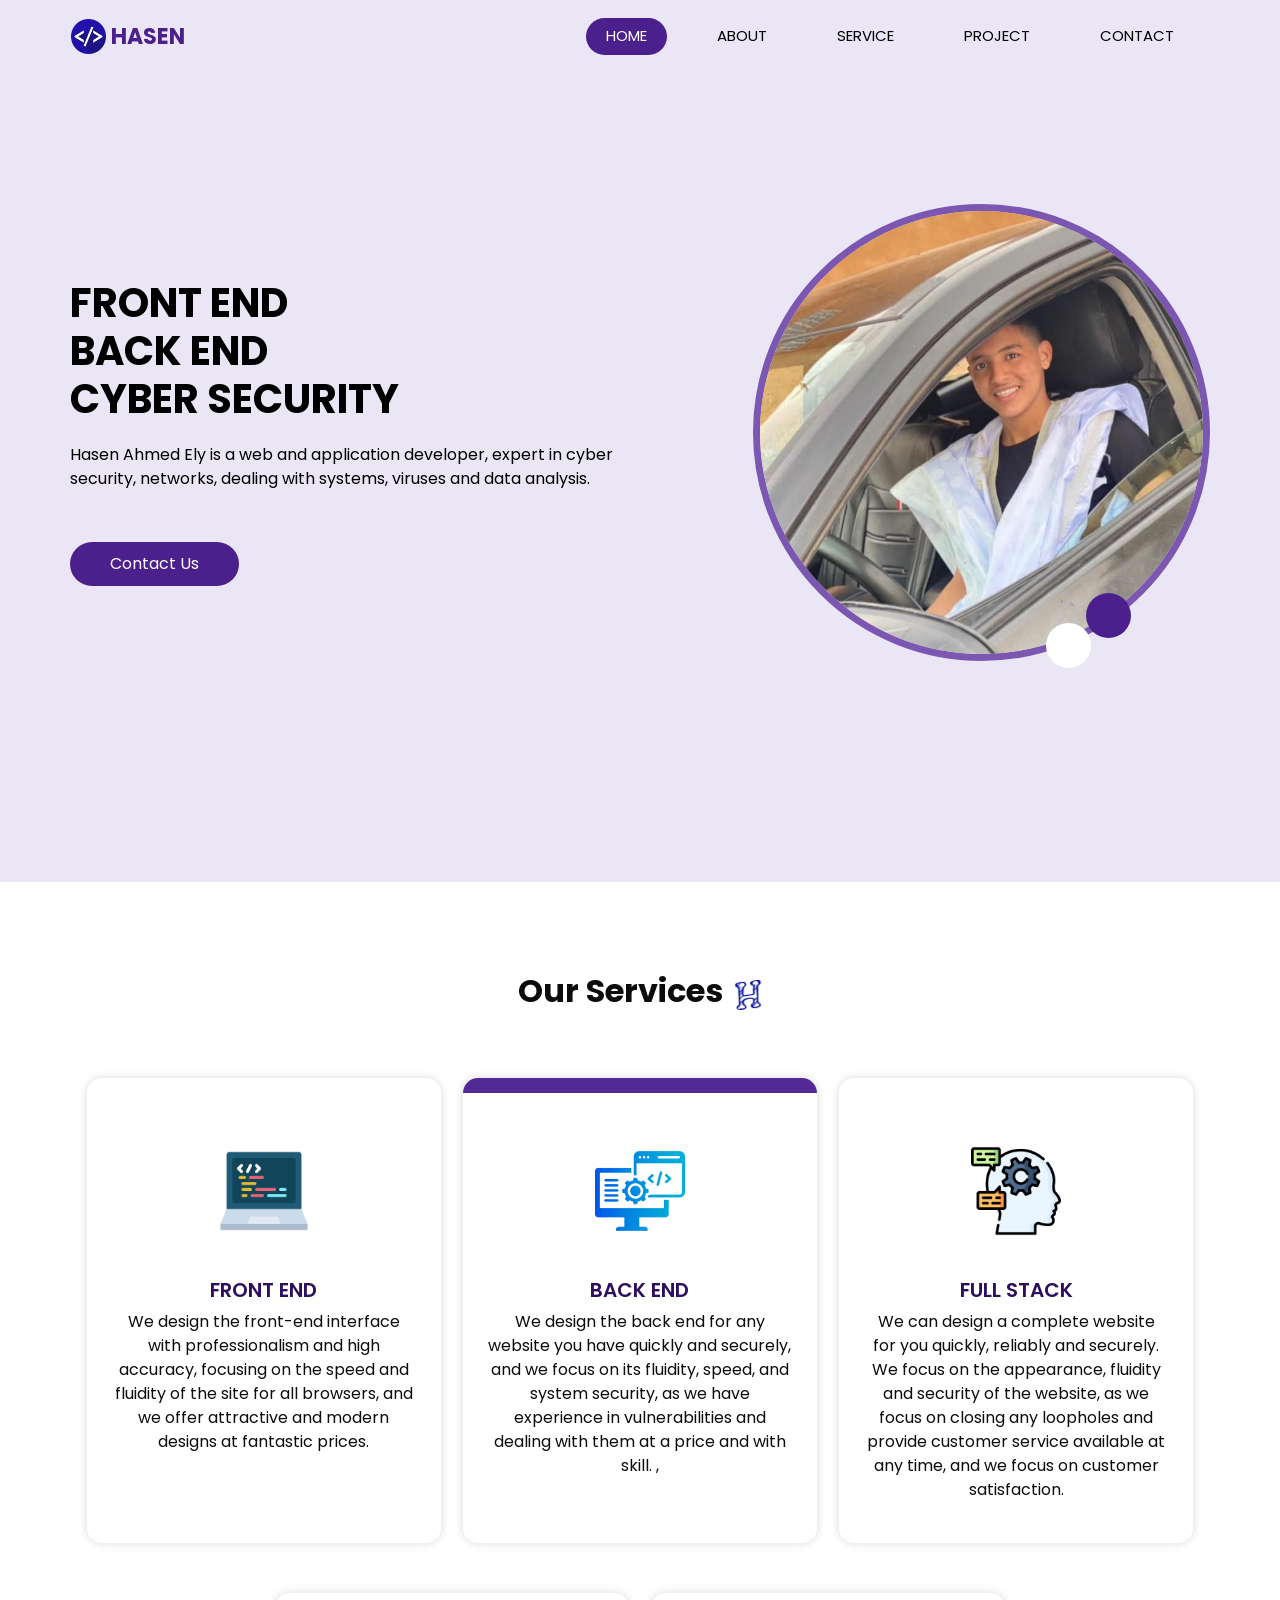
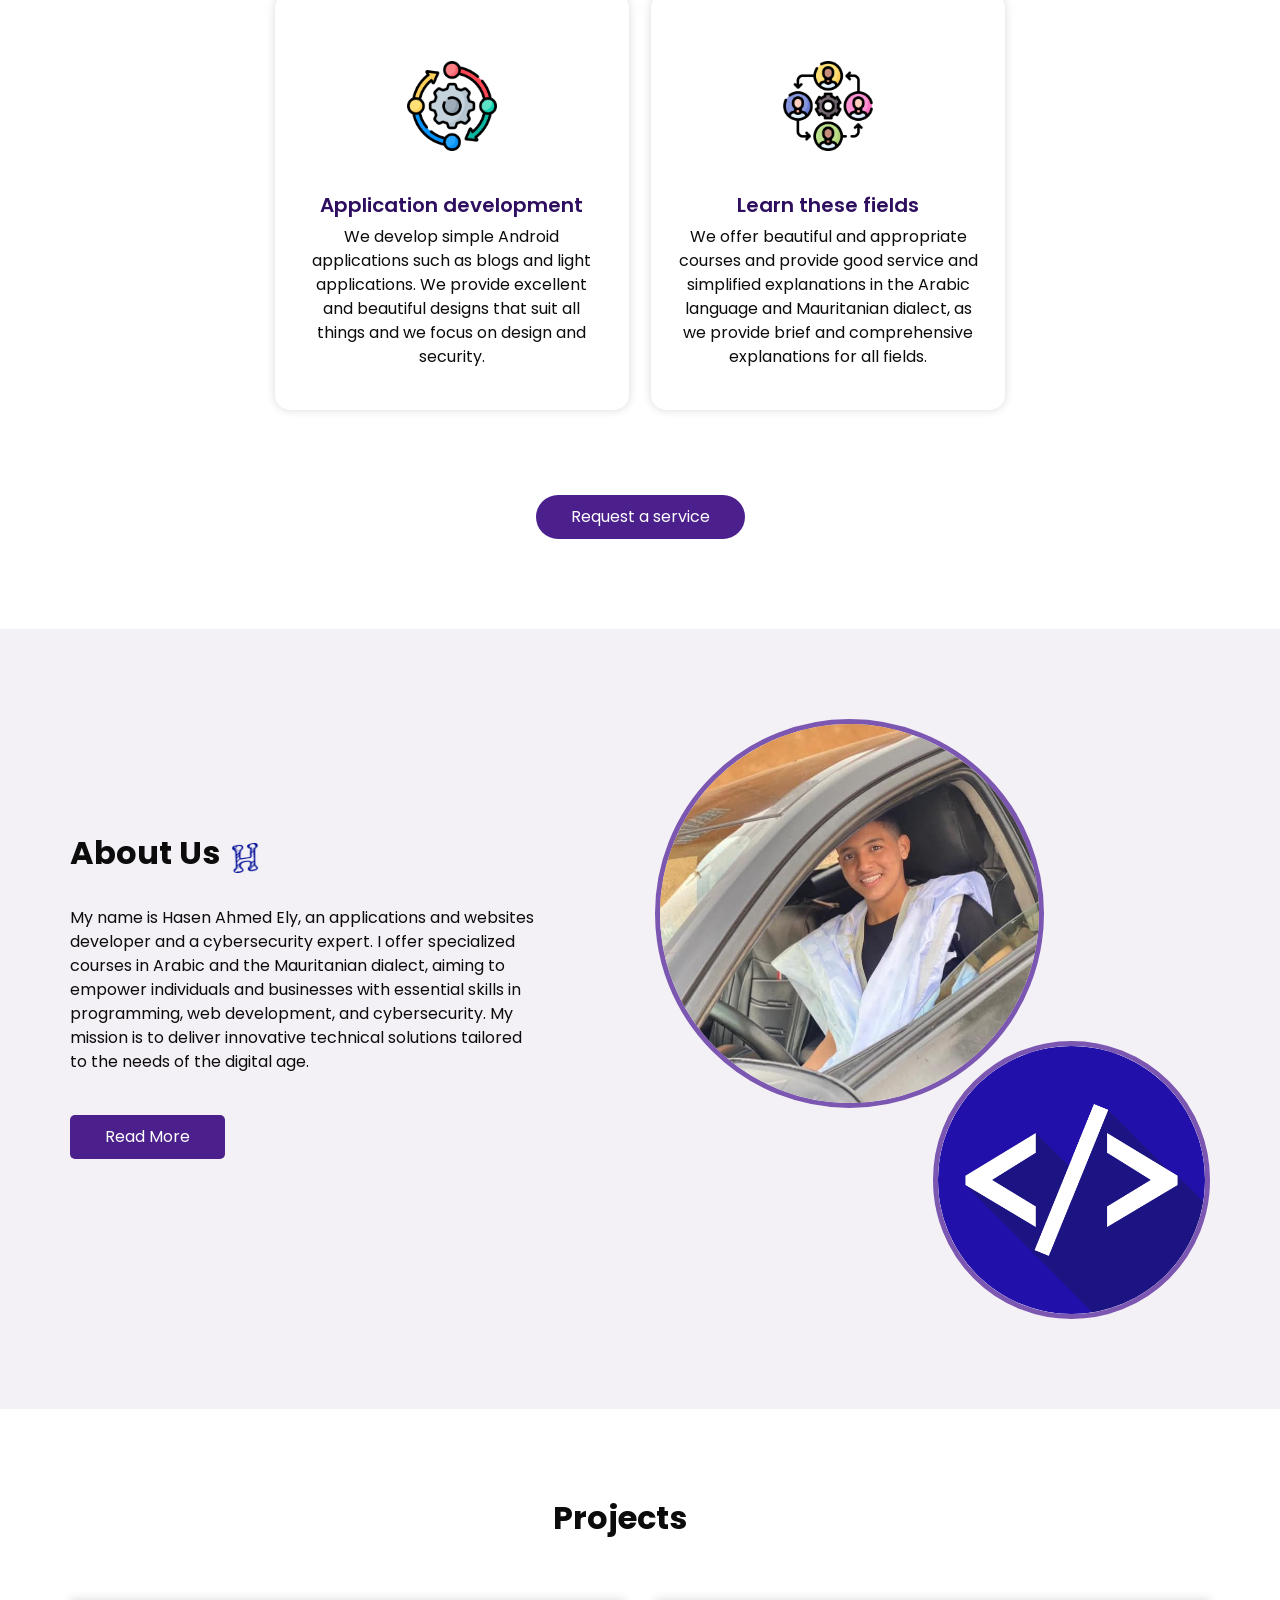
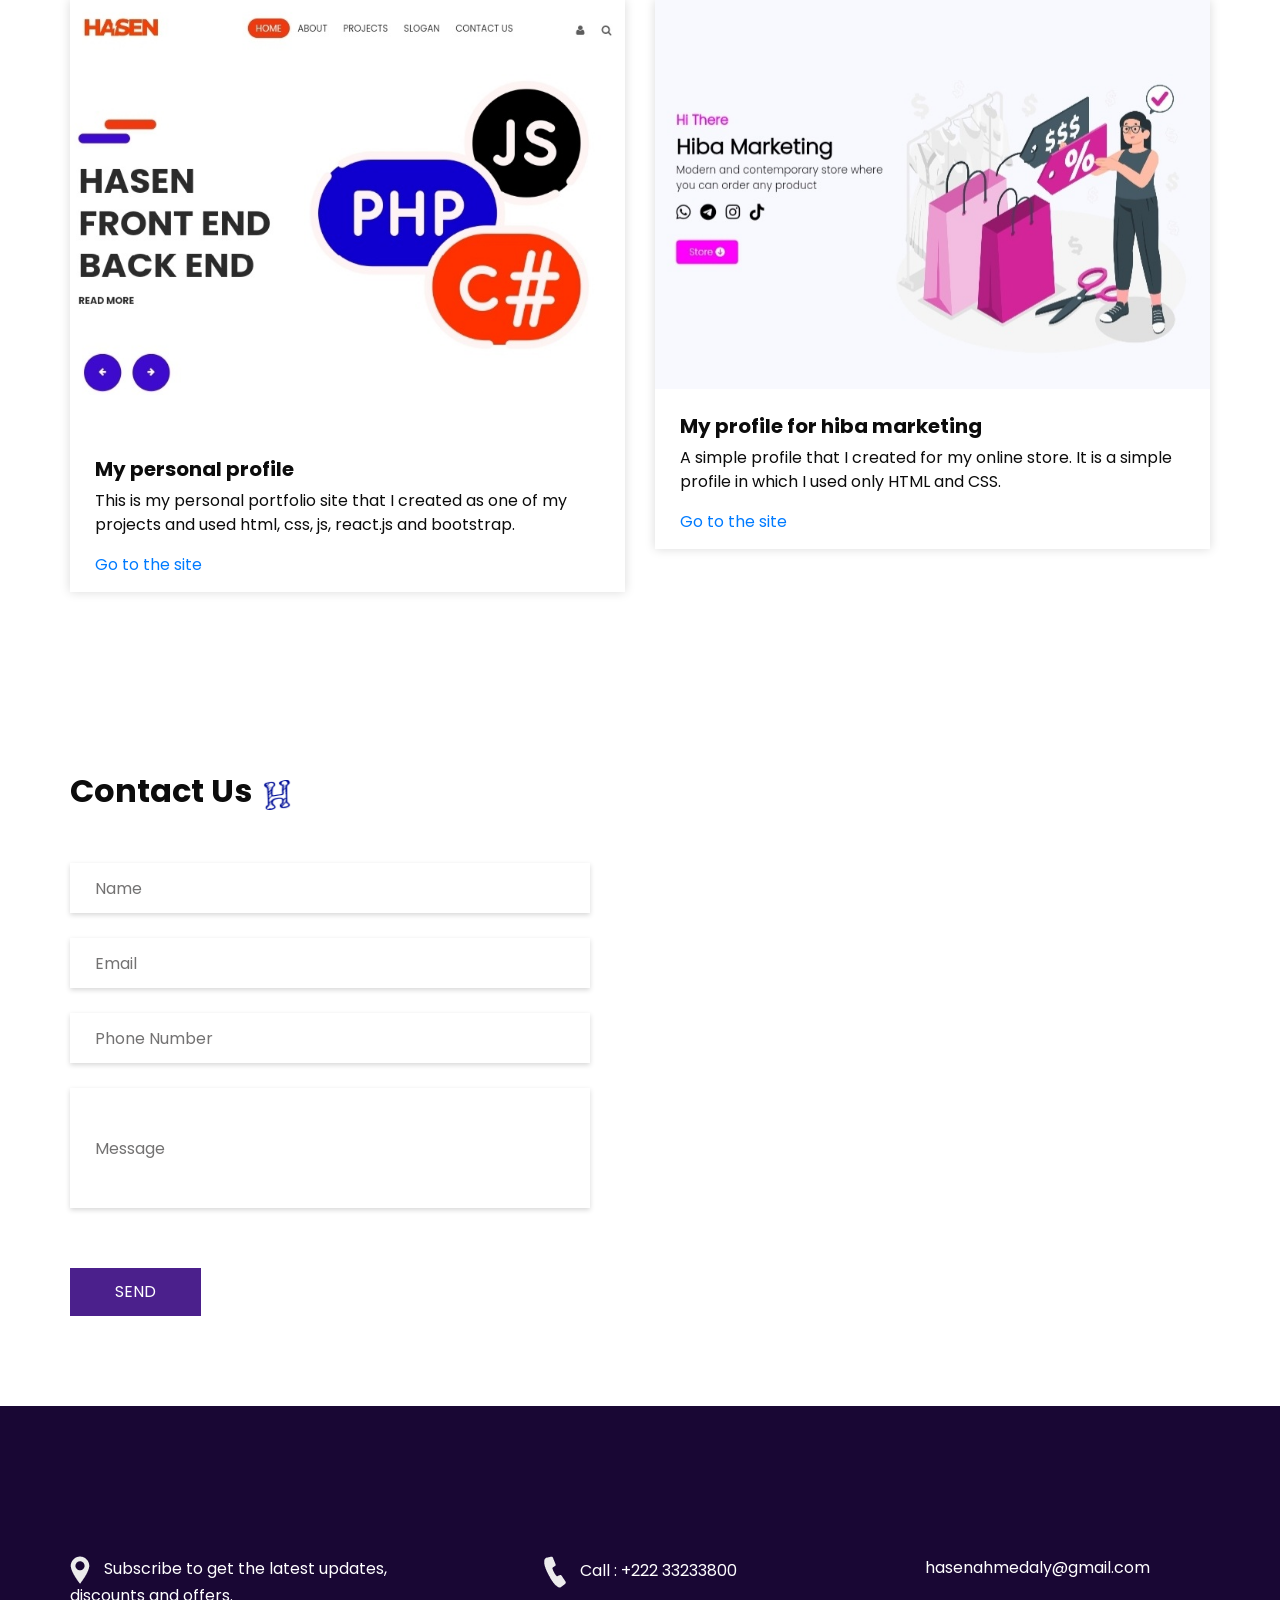
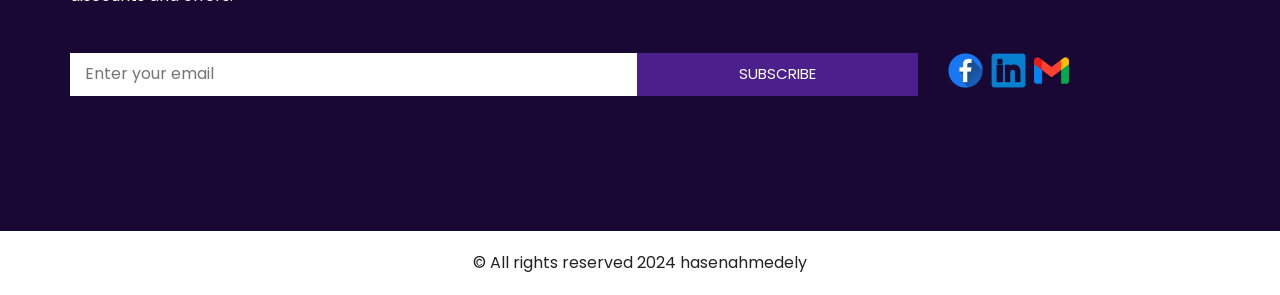
==== commit d1713d3e: "Update index.html" ====
--- a/index.html
+++ b/index.html
@@ -27,6 +27,8 @@
   <link href="style.css" rel="stylesheet" />
   <!-- responsive style -->
   <link href="responsive.css" rel="stylesheet" />
+
+  <link rel="icon" href="mi.jpg" />
 </head>
 
 <body>
@@ -87,7 +89,7 @@
               <p>
                 Hasen Ahmed Ely is a web and application developer, expert in cyber security, networks, dealing with systems, viruses and data analysis. 
               </p>
-              <a href="" class="">
+              <a href="contact.html" class="">
                 Contact Us
             </div>
           </div>
@@ -434,7 +436,7 @@
       <div class="row">
         <div class="col-lg-7 col-md-9 mx-auto">
           <p>
-            &copy; 2024 All Rights Reserved By
+            &copy; All rights reserved 2024  
             <a href="https://html.design/">hasenahmedely</a>
           </p>
         </div>
@@ -449,4 +451,4 @@
 
 </body>
 
-</html>+</html>
